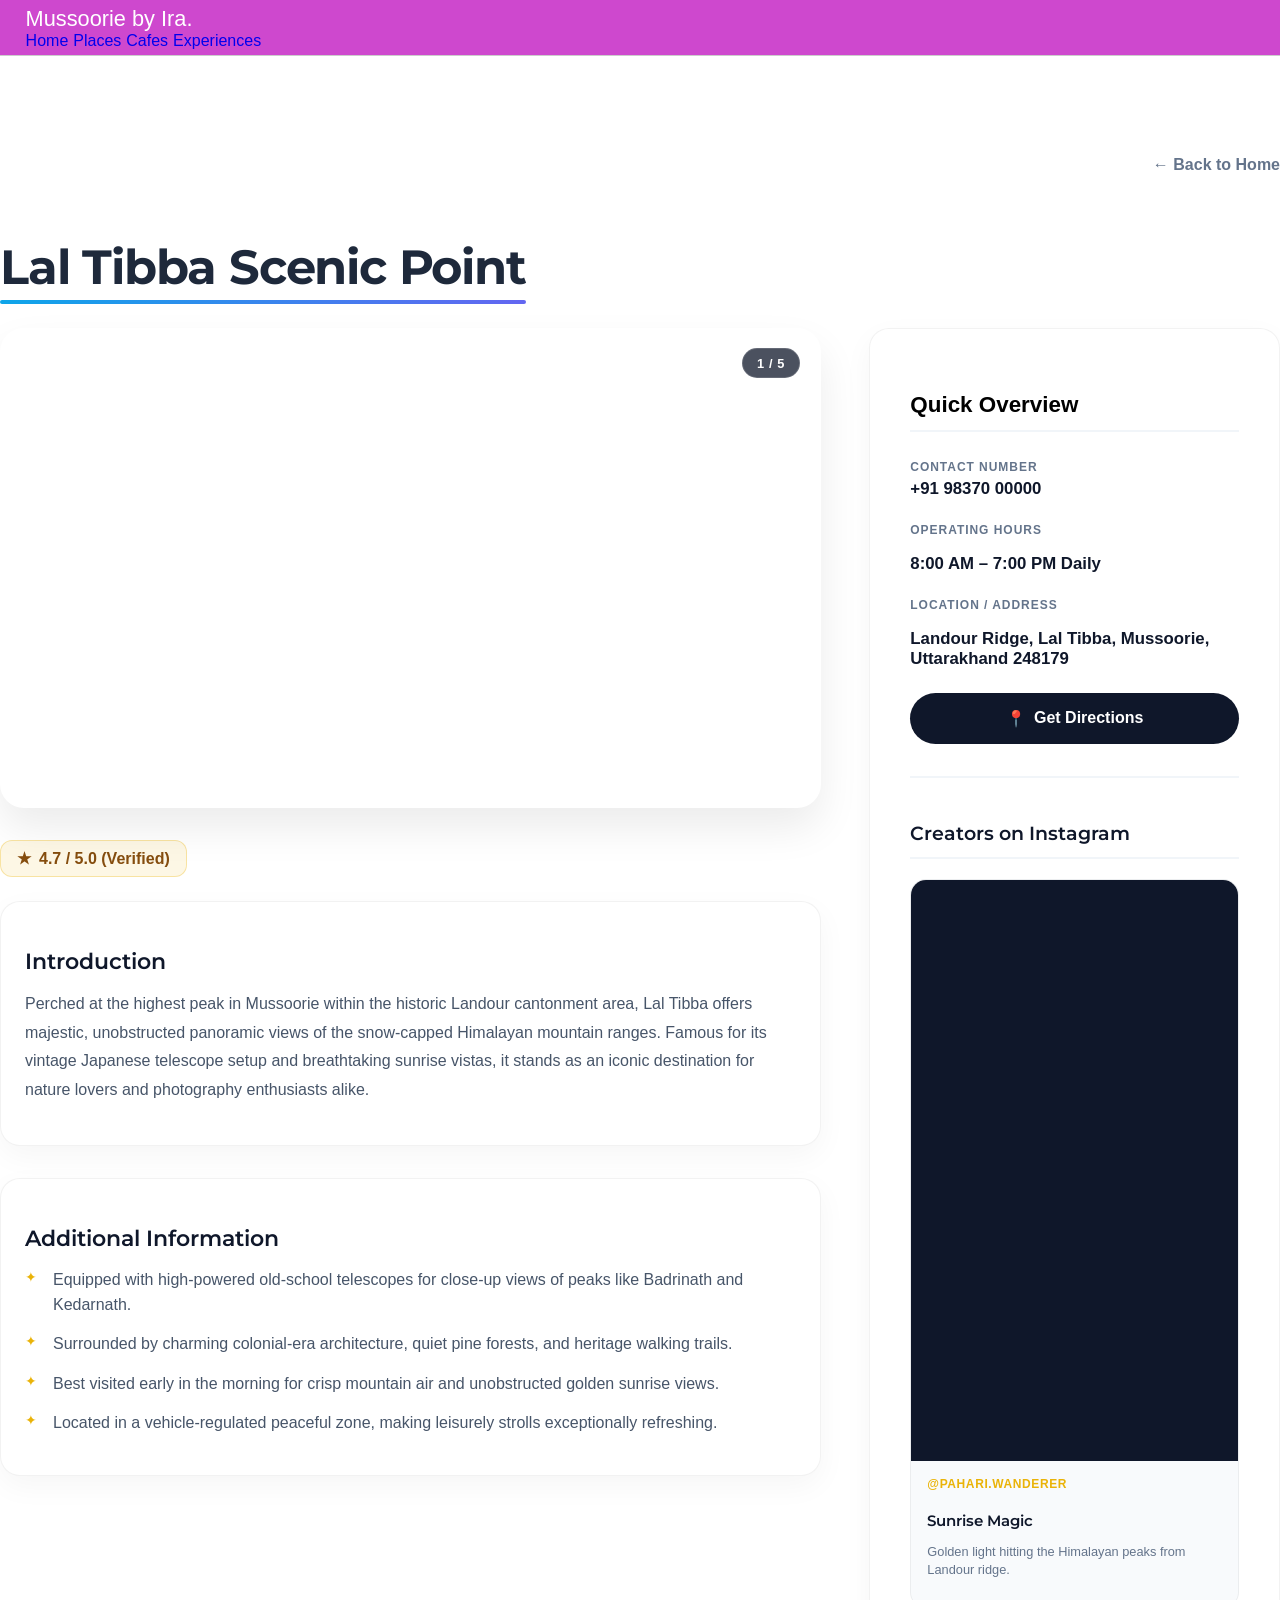
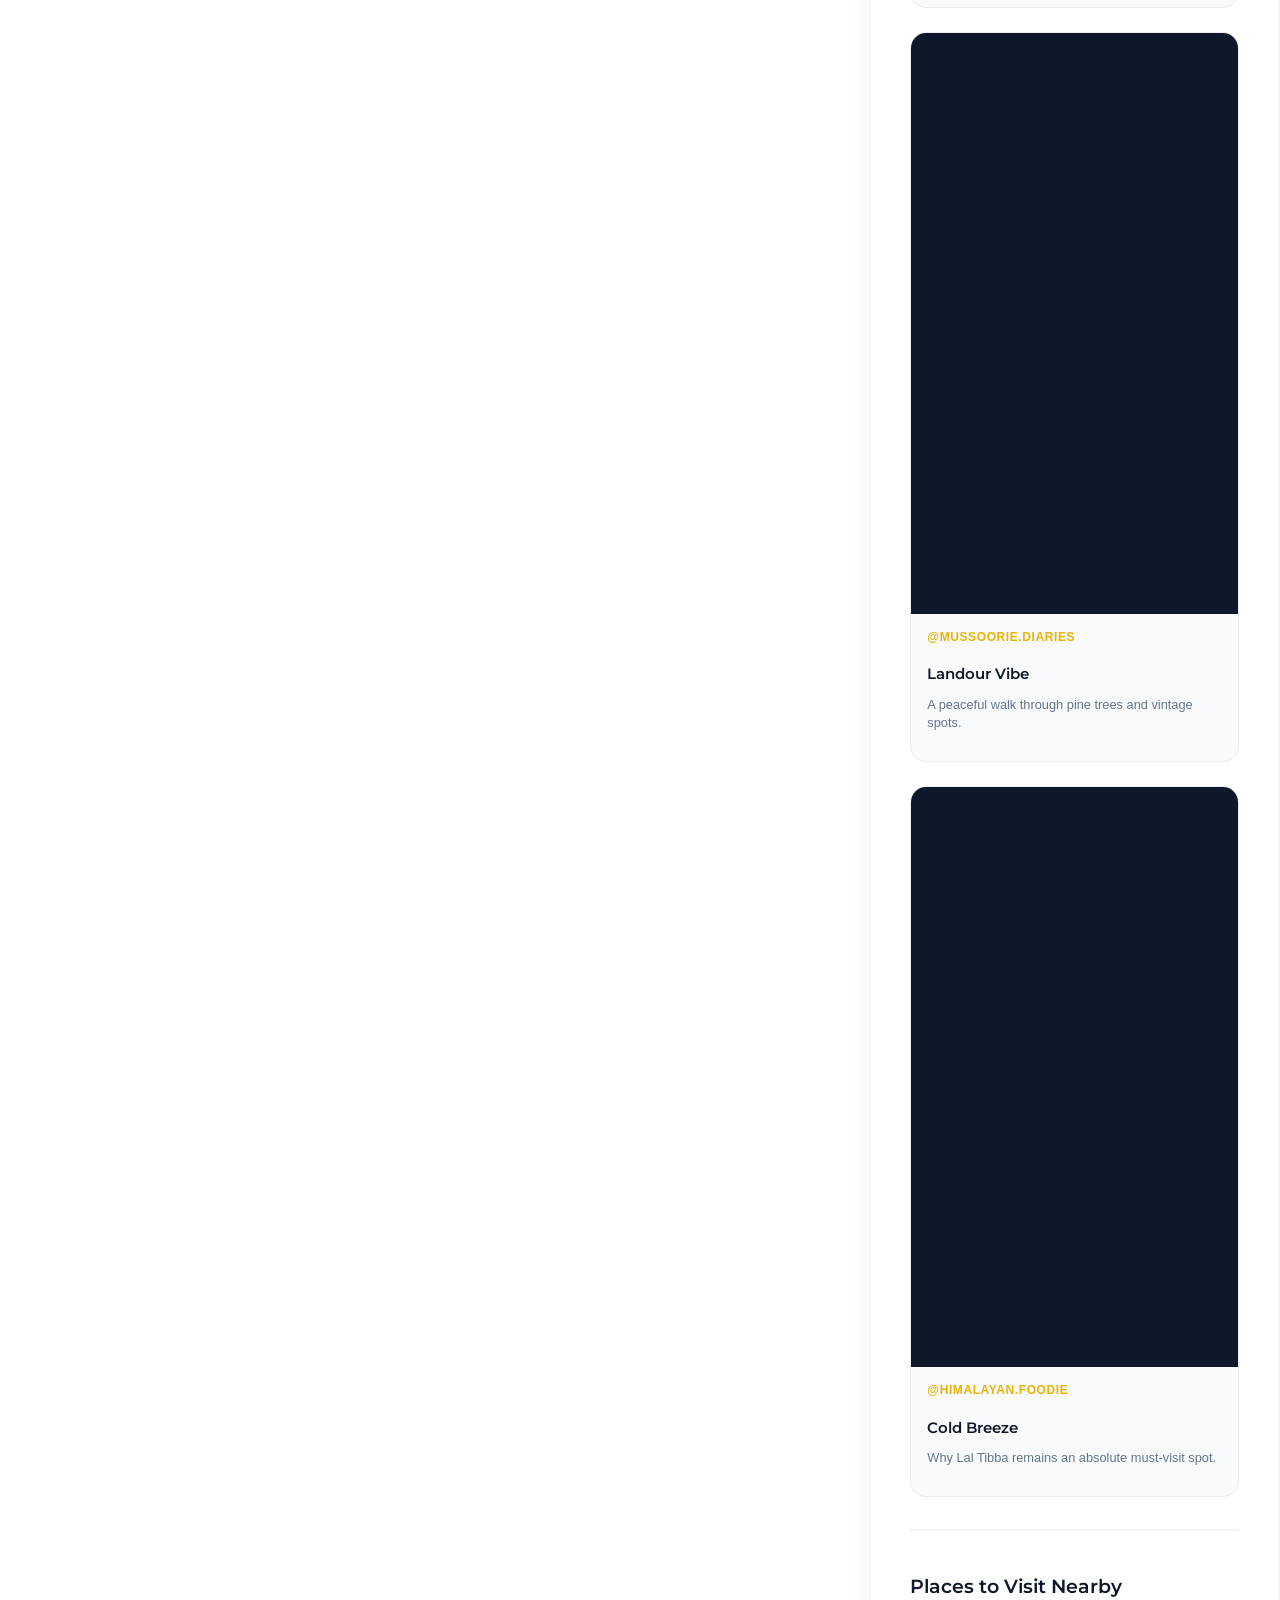
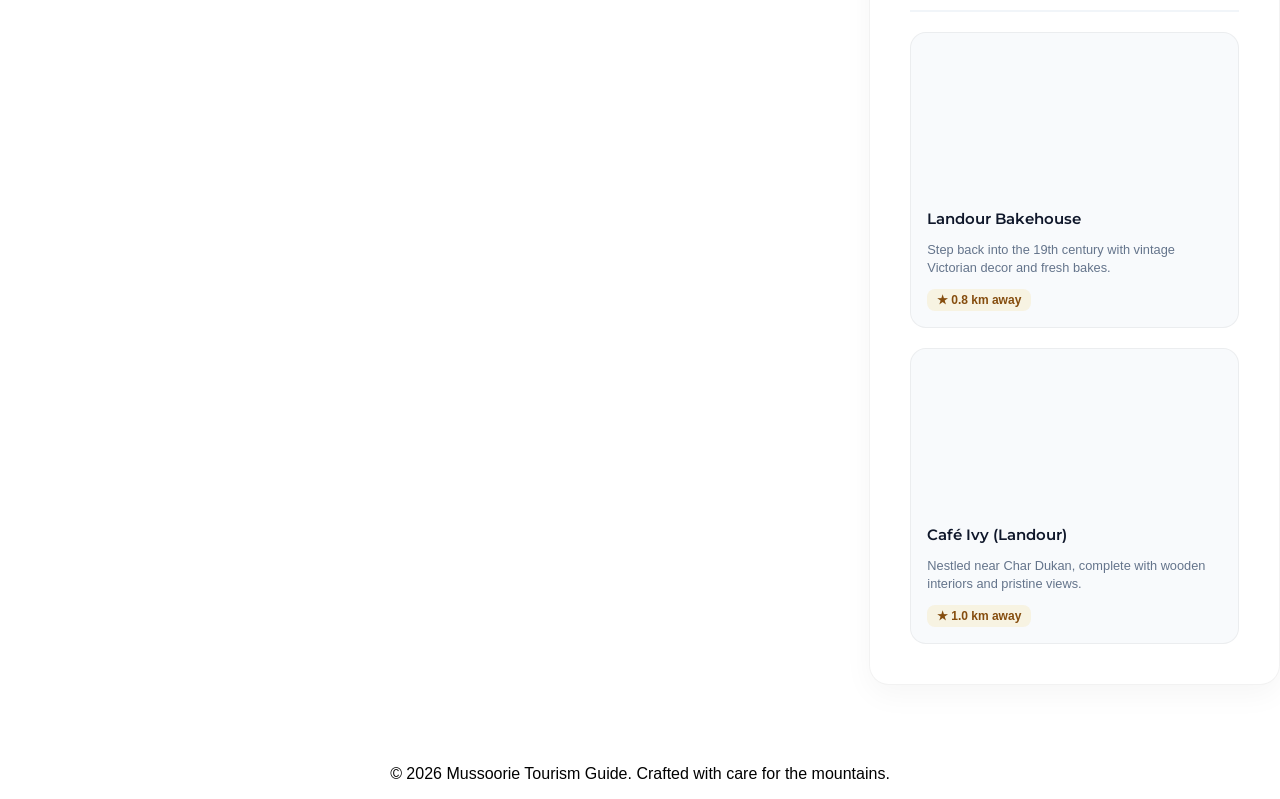
==== lal-tibba.html @ b0a41da3 "Add files via upload" ====
<!DOCTYPE html>
<html lang="en">
<head>
    <meta charset="UTF-8">
    <meta name="viewport" content="width=device-width, initial-scale=1.0">
    <title>Lal Tibba Scenic Point | Mussoorie Diaries</title>
    <link rel="stylesheet" href="style.css">
    <link rel="preconnect" href="https://fonts.googleapis.com">
    <link rel="preconnect" href="https://fonts.gstatic.com" crossorigin>
    <link href="https://fonts.googleapis.com/css2?family=Caveat:wght@600;700&family=Montserrat:wght@400;500;600&display=swap" rel="stylesheet">
    <style>
        /* --- DETAIL PAGE CUSTOM STYLING --- */
        .detail-hero {
            padding-top: 100px;
            padding-bottom: 4rem;
        }

        .detail-grid {
            display: grid;
            grid-template-columns: 2fr 1fr;
            gap: 3rem;
            align-items: start;
        }

        .detail-slider-wrapper {
            position: relative;
            height: 480px;
            border-radius: 24px;
            overflow: hidden;
            box-shadow: 0 20px 40px rgba(0, 0, 0, 0.08);
            margin-bottom: 2rem;
            cursor: grab;
            user-select: none;
            -webkit-user-select: none;
        }

        .detail-slider-wrapper:active {
            cursor: grabbing;
        }

        /* Top Right Image Counter Badge */
        .slide-counter {
            position: absolute;
            top: 20px;
            right: 20px;
            background: rgba(15, 23, 42, 0.75);
            backdrop-filter: blur(8px);
            color: #ffffff;
            padding: 0.4rem 0.9rem;
            border-radius: 50px;
            font-size: 0.8rem;
            font-weight: 600;
            letter-spacing: 0.05em;
            z-index: 10;
            border: 1px solid rgba(255, 255, 255, 0.15);
            pointer-events: none;
        }

        .content-card-block {
            background: #ffffff;
            padding: 1.5rem;
            border-radius: 20px;
            box-shadow: 0 10px 30px rgba(0, 0, 0, 0.04);
            border: 1px solid rgba(0, 0, 0, 0.05);
            margin-bottom: 2rem;
        }

        .content-card-block h3 {
            font-size: 1.35rem;
            margin-bottom: 1rem;
            color: #0f172a;
            font-family: 'Montserrat', sans-serif;
            font-weight: 600;
        }

        .styled-list {
            list-style: none;
            padding: 0;
        }

        .styled-list li {
            position: relative;
            padding-left: 1.75rem;
            margin-bottom: 0.85rem;
            color: #475569;
            line-height: 1.6;
        }

        .styled-list li::before {
            content: '✦';
            position: absolute;
            left: 0;
            color: #eab308;
            font-size: 0.85rem;
        }

        .detail-info-card {
            background: #ffffff;
            border-radius: 20px;
            padding: 2.5rem;
            box-shadow: 0 10px 30px rgba(0, 0, 0, 0.04);
            border: 1px solid rgba(0, 0, 0, 0.05);
            position: sticky;
            top: 100px;
        }

        .detail-info-card h3 {
            font-size: 1.4rem;
            margin-bottom: 1.75rem;
            padding-bottom: 0.75rem;
            border-bottom: 2px solid #f1f5f9;
        }

        .info-group {
            margin-bottom: 1.5rem;
        }

        .info-group label {
            font-size: 0.75rem;
            text-transform: uppercase;
            letter-spacing: 0.08em;
            color: #64748b;
            display: block;
            margin-bottom: 0.35rem;
            font-weight: 700;
        }

        .info-group p, .info-group a {
            font-size: 1.05rem;
            font-weight: 600;
            color: #0f172a;
            text-decoration: none;
        }

        .info-group a:hover {
            color: #eab308;
        }

        .rating-badge-large {
            display: inline-flex;
            align-items: center;
            gap: 0.5rem;
            background: rgba(234, 179, 8, 0.1);
            border: 1px solid rgba(234, 179, 8, 0.3);
            padding: 0.5rem 1rem;
            border-radius: 12px;
            font-weight: 700;
            color: #854d0e;
            margin-bottom: 1.5rem;
        }

        .btn-directions {
            display: flex;
            align-items: center;
            justify-content: center;
            gap: 0.5rem;
            width: 100%;
            padding: 1rem 1.5rem;
            background: #0f172a;
            color: #ffffff;
            border-radius: 50px;
            font-weight: 600;
            transition: all 0.3s ease;
            margin-top: 1.5rem;
            text-decoration: none;
        }

        .btn-directions:hover {
            background: #eab308;
            color: #0f172a;
            transform: translateY(-2px);
        }

        .back-link {
            display: block;
            margin-left: auto;
            width: fit-content;
            margin-bottom: 2rem;
            font-weight: 600;
            color: #64748b;
            text-decoration: none;
            transition: color 0.3s ease;
        }

        .back-link:hover {
            color: #0f172a;
        }

        /* --- Influencer Videos Sidebar Styles --- */
        .sidebar-influencer-section {
            margin-top: 2rem;
            padding-top: 1.5rem;
            border-top: 2px solid #f1f5f9;
        }

        .sidebar-influencer-section h3 {
            font-size: 1.2rem;
            margin-bottom: 1.25rem;
            color: #0f172a;
            font-family: 'Montserrat', sans-serif;
            font-weight: 600;
        }

        .sidebar-influencer-grid {
            display: flex;
            flex-direction: column;
            gap: 1.5rem;
        }

        .sidebar-influencer-card {
            background: #f8fafc;
            border-radius: 16px;
            overflow: hidden;
            border: 1px solid rgba(0, 0, 0, 0.05);
            display: flex;
            flex-direction: column;
        }

        .sidebar-video-wrapper {
            position: relative;
            width: 100%;
            padding-top: 177.78%; /* 9:16 Aspect ratio for Reels */
            background: #0f172a;
        }

        .sidebar-video-wrapper iframe,
        .sidebar-video-wrapper video {
            position: absolute;
            top: 0;
            left: 0;
            width: 100%;
            height: 100%;
            object-fit: cover;
            border: none;
        }

        .sidebar-influencer-body {
            padding: 1rem;
        }

        .sidebar-influencer-handle {
            font-size: 0.75rem;
            font-weight: 700;
            color: #eab308;
            text-transform: uppercase;
            letter-spacing: 0.05em;
            margin-bottom: 0.25rem;
            display: block;
        }

        .sidebar-influencer-body h4 {
            font-size: 0.95rem;
            color: #0f172a;
            margin-bottom: 0.35rem;
            font-family: 'Montserrat', sans-serif;
            font-weight: 600;
        }

        .sidebar-influencer-body p {
            font-size: 0.8rem;
            color: #64748b;
            line-height: 1.4;
        }

        /* --- Sidebar Nearby Section Styles --- */
        .sidebar-nearby-section {
            margin-top: 2rem;
            padding-top: 1.5rem;
            border-top: 2px solid #f1f5f9;
        }

        .sidebar-nearby-section h3 {
            font-size: 1.2rem;
            margin-bottom: 1.25rem;
            color: #0f172a;
            font-family: 'Montserrat', sans-serif;
            font-weight: 600;
        }

        .sidebar-nearby-grid {
            display: flex;
            flex-direction: column;
            gap: 1.25rem;
        }

        .sidebar-nearby-card {
            background: #f8fafc;
            border-radius: 16px;
            overflow: hidden;
            border: 1px solid rgba(0, 0, 0, 0.05);
            text-decoration: none;
            display: flex;
            flex-direction: column;
            transition: transform 0.3s ease, box-shadow 0.3s ease;
        }

        .sidebar-nearby-card:hover {
            transform: translateY(-2px);
            box-shadow: 0 10px 20px rgba(0, 0, 0, 0.05);
        }

        .sidebar-nearby-img-wrapper {
            position: relative;
            height: 140px;
            width: 100%;
        }

        .sidebar-nearby-body {
            padding: 1rem;
        }

        .sidebar-nearby-body h4 {
            font-size: 0.95rem;
            color: #0f172a;
            margin-bottom: 0.35rem;
            font-family: 'Montserrat', sans-serif;
            font-weight: 600;
        }

        .sidebar-nearby-body p {
            font-size: 0.8rem;
            color: #64748b;
            line-height: 1.4;
            margin-bottom: 0.75rem;
        }

        .sidebar-nearby-tag {
            font-size: 0.75rem;
            font-weight: 700;
            color: #854d0e;
            background: rgba(234, 179, 8, 0.1);
            padding: 0.25rem 0.6rem;
            border-radius: 8px;
            display: inline-flex;
            align-items: center;
            gap: 0.3rem;
        }

        @media (max-width: 968px) {
            .detail-grid {
                grid-template-columns: 1fr;
            }
            .detail-slider-wrapper {
                height: 350px;
            }
        }
    </style>
</head>
<body>

    <header class="glass-nav">
        <div class="nav-container">
            <a href="index.html" class="logo">Mussoorie by Ira<span>.</span></a>
            <nav class="nav-links" id="navLinks">
                <a href="index.html#hero">Home</a>
                <a href="index.html#places">Places</a>
                <a href="index.html#cafes">Cafes</a>
                <a href="index.html#experiences">Experiences</a>
            </nav>
            
                <span></span>
                <span></span>
                <span></span>
            </button>
        </div>
    </header>

    <main class="detail-hero container">
        
        <a href="index.html#places" class="back-link">
            ← Back to Home
        </a>

        <h1 style="font-size: clamp(2.25rem, 4vw, 3rem); margin-bottom: 1.5rem; font-family: 'Montserrat', sans-serif; font-weight: 700; color: #1e293b; letter-spacing: -0.025em; position: relative; display: inline-block; padding-bottom: 0.5rem;">
            Lal Tibba Scenic Point
            <span style="position: absolute; bottom: 0; left: 0; width: 100%; height: 4px; background: linear-gradient(to right, #0ea5e9, #6366f1); border-radius: 9999px;"></span>
            </h1>

        <div class="detail-grid">
            
            <div>
                <div class="detail-slider-wrapper multi-slider" data-card-slider data-auto-slide="3000" data-ping-pong="true">
                    <div class="slide-counter"><span class="current-slide">1</span> / <span class="total-slides">5</span></div>
                    <div class="slide-img active" style="background-image: url('https://images.unsplash.com/photo-1626621341517-bbf3d9990a23?auto=format&fit=crop&w=1200&q=80');"></div>
                    <div class="slide-img" style="background-image: url('https://images.unsplash.com/photo-1542314831-068cd1dbfeeb?auto=format&fit=crop&w=1200&q=80');"></div>
                    <div class="slide-img" style="background-image: url('https://images.unsplash.com/photo-1554118811-1e0d58224f24?auto=format&fit=crop&w=1200&q=80');"></div>
                    <div class="slide-img" style="background-image: url('https://images.unsplash.com/photo-1501339847302-ac426a4a7cbb?auto=format&fit=crop&w=1200&q=80');"></div>
                    <div class="slide-img" style="background-image: url('https://images.unsplash.com/photo-1464822759023-fed622ff2c3b?auto=format&fit=crop&w=1200&q=80');"></div>
                    <div class="card-slider-dots">
                        <span class="card-dot active"></span>
                        <span class="card-dot"></span>
                        <span class="card-dot"></span>
                        <span class="card-dot"></span>
                        <span class="card-dot"></span>
                    </div>
                </div>

                <div class="rating-badge-large">
                    <span>★</span> 4.7 / 5.0 (Verified)
                </div>
                
                <div class="content-card-block">
                    <h3>Introduction</h3>
                    <p style="color: #475569; line-height: 1.8;">
                        Perched at the highest peak in Mussoorie within the historic Landour cantonment area, Lal Tibba offers majestic, unobstructed panoramic views of the snow-capped Himalayan mountain ranges. Famous for its vintage Japanese telescope setup and breathtaking sunrise vistas, it stands as an iconic destination for nature lovers and photography enthusiasts alike.
                    </p>
                </div>

                <div class="content-card-block">
                    <h3>Additional Information</h3>
                    <ul class="styled-list">
                        <li>Equipped with high-powered old-school telescopes for close-up views of peaks like Badrinath and Kedarnath.</li>
                        <li>Surrounded by charming colonial-era architecture, quiet pine forests, and heritage walking trails.</li>
                        <li>Best visited early in the morning for crisp mountain air and unobstructed golden sunrise views.</li>
                        <li>Located in a vehicle-regulated peaceful zone, making leisurely strolls exceptionally refreshing.</li>
                    </ul>
                </div>
            </div>

            <div>
                <div class="detail-info-card">
                    <h3>Quick Overview</h3>
                    
                    <div class="info-group">
                        <label>Contact Number</label>
                        <a href="tel:+919837000000">+91 98370 00000</a>
                    </div>

                    <div class="info-group">
                        <label>Operating Hours</label>
                        <p>8:00 AM – 7:00 PM Daily</p>
                    </div>

                    <div class="info-group">
                        <label>Location / Address</label>
                        <p>Landour Ridge, Lal Tibba, Mussoorie, Uttarakhand 248179</p>
                    </div>

                    <a href="https://maps.google.com/?q=Lal+Tibba+Mussoorie" target="_blank" class="btn-directions">
                        <span>📍</span> Get Directions
                    </a>

                    <div class="sidebar-influencer-section">
                        <h3>Creators on Instagram</h3>
                        <div class="sidebar-influencer-grid">
                            <div class="sidebar-influencer-card">
                                <div class="sidebar-video-wrapper">
                                    <iframe src="https://www.instagram.com/p/C-example1/embed" allowfullscreen></iframe>
                                </div>
                                <div class="sidebar-influencer-body">
                                    <span class="sidebar-influencer-handle">@pahari.wanderer</span>
                                    <h4>Sunrise Magic</h4>
                                    <p>Golden light hitting the Himalayan peaks from Landour ridge.</p>
                                </div>
                            </div>

                            <div class="sidebar-influencer-card">
                                <div class="sidebar-video-wrapper">
                                    <iframe src="https://www.instagram.com/p/C-example2/embed" allowfullscreen></iframe>
                                </div>
                                <div class="sidebar-influencer-body">
                                    <span class="sidebar-influencer-handle">@mussoorie.diaries</span>
                                    <h4>Landour Vibe</h4>
                                    <p>A peaceful walk through pine trees and vintage spots.</p>
                                </div>
                            </div>

                            <div class="sidebar-influencer-card">
                                <div class="sidebar-video-wrapper">
                                    <iframe src="https://www.instagram.com/p/C-example3/embed" allowfullscreen></iframe>
                                </div>
                                <div class="sidebar-influencer-body">
                                    <span class="sidebar-influencer-handle">@himalayan.foodie</span>
                                    <h4>Cold Breeze</h4>
                                    <p>Why Lal Tibba remains an absolute must-visit spot.</p>
                                </div>
                            </div>
                        </div>
                    </div>

                    <!-- Places to Visit Nearby Section Added After Instagram Videos -->
                    <div class="sidebar-nearby-section">
                        <h3>Places to Visit Nearby</h3>
                        <div class="sidebar-nearby-grid">
                            <a href="landour-bakehouse.html" class="sidebar-nearby-card card-link" data-card-slider>
                                <div class="sidebar-nearby-img-wrapper multi-slider">
                                    <div class="slide-img active" style="background-image: url('https://images.unsplash.com/photo-1554118811-1e0d58224f24?auto=format&fit=crop&w=600&q=80');"></div>
                                    <div class="slide-img" style="background-image: url('https://images.unsplash.com/photo-1501339847302-ac426a4a7cbb?auto=format&fit=crop&w=600&q=80');"></div>
                                    <div class="card-slider-dots">
                                        <span class="card-dot active"></span>
                                        <span class="card-dot"></span>
                                    </div>
                                </div>
                                <div class="sidebar-nearby-body">
                                    <h4>Landour Bakehouse</h4>
                                    <p>Step back into the 19th century with vintage Victorian decor and fresh bakes.</p>
                                    <span class="sidebar-nearby-tag">★ 0.8 km away</span>
                                </div>
                            </a>

                            <a href="cafe-ivy.html" class="sidebar-nearby-card card-link" data-card-slider>
                                <div class="sidebar-nearby-img-wrapper multi-slider">
                                    <div class="slide-img active" style="background-image: url('https://images.unsplash.com/photo-1442512595331-e89e73853f31?auto=format&fit=crop&w=600&q=80');"></div>
                                    <div class="slide-img" style="background-image: url('https://images.unsplash.com/photo-1594897030264-ab7d87efc473?auto=format&fit=crop&w=600&q=80');"></div>
                                    <div class="card-slider-dots">
                                        <span class="card-dot active"></span>
                                        <span class="card-dot"></span>
                                    </div>
                                </div>
                                <div class="sidebar-nearby-body">
                                    <h4>Café Ivy (Landour)</h4>
                                    <p>Nestled near Char Dukan, complete with wooden interiors and pristine views.</p>
                                    <span class="sidebar-nearby-tag">★ 1.0 km away</span>
                                </div>
                            </a>
                        </div>
                    </div>

                </div>
            </div>

        </div>

    </main>

    <footer>
        <div class="container">
            <p>© 2026 Mussoorie Tourism Guide. Crafted with care for the mountains.</p>
        </div>
    </footer>

    <script>
        document.addEventListener('DOMContentLoaded', () => {
            const sliders = document.querySelectorAll('[data-card-slider]');

            sliders.forEach(slider => {
                const slides = slider.querySelectorAll('.slide-img');
                const dots = slider.querySelectorAll('.card-dot, .card-slider-dots span');
                const counterCurrent = slider.querySelector('.current-slide');
                const totalSlidesEl = slider.querySelector('.total-slides');
                
                if (totalSlidesEl) {
                    totalSlidesEl.textContent = slides.length;
                }

                if (slides.length <= 1) return;

                let currentIndex = 0;
                let direction = 1; // 1 for forward, -1 for reverse
                let autoSlideInterval = null;
                const intervalTime = parseInt(slider.getAttribute('data-auto-slide')) || 3000;
                const isPingPong = slider.getAttribute('data-ping-pong') === 'true';

                function goToSlide(index) {
                    slides[currentIndex].classList.remove('active');
                    if (dots[currentIndex]) dots[currentIndex].classList.remove('active');

                    currentIndex = index;

                    slides[currentIndex].classList.add('active');
                    if (dots[currentIndex]) dots[currentIndex].classList.add('active');

                    if (counterCurrent) {
                        counterCurrent.textContent = currentIndex + 1;
                    }
                }

                function nextSlide() {
                    if (isPingPong) {
                        if (currentIndex + direction >= slides.length) {
                            direction = -1;
                        } else if (currentIndex + direction < 0) {
                            direction = 1;
                        }
                        goToSlide(currentIndex + direction);
                    } else {
                        let nextIndex = (currentIndex + 1) % slides.length;
                        goToSlide(nextIndex);
                    }
                }

                function startAutoSlide() {
                    if (autoSlideInterval) clearInterval(autoSlideInterval);
                    autoSlideInterval = setInterval(nextSlide, intervalTime);
                }

                function stopAutoSlide() {
                    if (autoSlideInterval) {
                        clearInterval(autoSlideInterval);
                        autoSlideInterval = null;
                    }
                }

                // Initialize auto slide
                startAutoSlide();

                // Pause on hover
                slider.addEventListener('mouseenter', stopAutoSlide);
                slider.addEventListener('mouseleave', startAutoSlide);

                // Manual Drag / Swipe support
                let startX = 0;
                let isDragging = false;

                slider.addEventListener('mousedown', (e) => {
                    isDragging = true;
                    startX = e.clientX;
                    stopAutoSlide();
                });

                window.addEventListener('mouseup', () => {
                    if (isDragging) {
                        isDragging = false;
                        startAutoSlide();
                    }
                });

                slider.addEventListener('mousemove', (e) => {
                    if (!isDragging) return;
                    const currentX = e.clientX;
                    const diff = startX - currentX;

                    if (Math.abs(diff) > 50) {
                        if (diff > 0) {
                            // Swiped Left -> Next Slide
                            let nextIndex = isPingPong ? 
                                (currentIndex + 1 < slides.length ? currentIndex + 1 : currentIndex) : 
                                (currentIndex + 1) % slides.length;
                            if(isPingPong && currentIndex === slides.length - 1) direction = -1;
                            goToSlide(nextIndex);
                        } else {
                            // Swiped Right -> Previous Slide
                            let prevIndex = isPingPong ? 
                                (currentIndex - 1 >= 0 ? currentIndex - 1 : currentIndex) : 
                                (currentIndex - 1 + slides.length) % slides.length;
                            if(isPingPong && currentIndex === 0) direction = 1;
                            goToSlide(prevIndex);
                        }
                        isDragging = false; // reset to prevent multi-triggering per drag
                    }
                });

                // Touch support for Mobile
                slider.addEventListener('touchstart', (e) => {
                    startX = e.touches[0].clientX;
                    stopAutoSlide();
                });

                slider.addEventListener('touchend', (e) => {
                    const endX = e.changedTouches[0].clientX;
                    const diff = startX - endX;

                    if (Math.abs(diff) > 40) {
                        if (diff > 0) {
                            let nextIndex = isPingPong ? 
                                (currentIndex + 1 < slides.length ? currentIndex + 1 : currentIndex) : 
                                (currentIndex + 1) % slides.length;
                            goToSlide(nextIndex);
                        } else {
                            let prevIndex = isPingPong ? 
                                (currentIndex - 1 >= 0 ? currentIndex - 1 : currentIndex) : 
                                (currentIndex - 1 + slides.length) % slides.length;
                            goToSlide(prevIndex);
                        }
                    }
                    startAutoSlide();
                });
            });
        });
    </script>
</body>
</html>
---- style.css ----
/* 10:30 pm*/
* { box-sizing: border-box;}
html{background-color: white;}
body { font-family: sans-serif; margin: 0; padding: 0; overflow-x: hidden; background-color: white; width: 100%; scroll-behavior: smooth; display: flex; align-items: center; justify-content: center; flex-direction: column;}
a { text-decoration: none; }

header { width: 100%; height: 3.5rem; border-bottom: 1px solid #ccc; display: flex; justify-content: space-between; align-items: center; position: sticky; top: 0; background: rgb(206, 72, 206); z-index: 2000; padding: 0 2%;}
.logo { height: max-content; width: max-content; color: white; font-size: clamp(1rem, 1.7vw, 1.7rem); margin: auto; padding: 0px;}
#logo-link{height: 100%; display: flex; justify-content: left; align-items: center;}
.logo:hover { text-decoration: underline; cursor: pointer;}
#splash-screen {
    display: none;
}

.highlight-search {
    z-index: 100;
    position: relative;
    /* Soft modern Green glow to match your theme */
    box-shadow: 
        0 0 0 4px rgb(27, 253, 27), 
        0 0 30px rgba(123, 252, 2, 0.6) !important;
    
    /* Full Horizontal Spin + Scale */
    transform: perspective(1000px) rotateY(360deg) scale(1.05);
    
    /* Transition set to 1s to match your request */
    transition: all 1s cubic-bezier(0.34, 1.56, 0.64, 1);
    
    backface-visibility: visible; 
}
.highlight-search > * { backface-visibility: visible; }

.search-container { display: flex; align-items: center; background: white; border-radius: 20px; padding: 2px 10px; margin: 0 10px; flex-grow: 0.5; position: relative; height: 80%;}
.search-container input { border: none; outline: none; padding: 5px; width: 100%; border-radius: 20px; font-size: 0.9rem;}
.search-btn { background: none; border: none; cursor: pointer; font-size: 1.2rem; animation: move 1s linear infinite; border-radius: 5px;}

/* Clear Search Button Style */
.clear-btn { padding: 0 5px; cursor: pointer; color: #999; font-weight: bold; font-size: 0.8rem; transition: 0.2s; }
.clear-btn:hover { color: #333; }

#search-suggestions { position: absolute; top: 110%; left: 0; width: 100%; background: white; border-radius: 8px; box-shadow: 0 4px 15px rgba(0,0,0,0.2); display: none; z-index: 3000; max-height: 250px; overflow-y: auto;}
.suggestion-item { padding: 10px 15px; cursor: pointer; border-bottom: 1px solid #eee; display: flex; align-items: center; gap: 10px; font-size: 0.9rem;}
.suggestion-item:last-child { border-bottom: none; }
.suggestion-item:hover { background-color: #f0f0f0; }
.suggestion-item img { width: 30px; height: 30px; object-fit: cover; border-radius: 4px; }

.nav-links { display: flex; align-items: center; gap: 5px; }
.nav-links h2 {
  /* --- Your Existing Styles --- */
  background-color: rgb(172, 69, 172);
  font-size: clamp(0.8rem, 1.5vw, 1.5rem);
  margin: 0;
  cursor: pointer;
  color: white;
  border: 1px solid white;
  border-radius: 5px;
  padding: 4px 0px;
  padding-inline: clamp(0.5rem, 1vw, 1rem);
  white-space: nowrap;
  user-select: none;
  display: inline-block; /* Required for transforms to apply correctly */

  /* --- The Animation Trigger --- */
  /* Runs for 2 seconds, repeats forever */
  animation: shrinkBounce 2s cubic-bezier(0.175, 0.885, 0.32, 1.275) infinite;
}

/* --- The Percentage-Based Keyframes --- */
@keyframes shrinkBounce {
  0% {
    transform: scale(1);
  }
  20% {
    /* The Shrink Phase */
    transform: scale(0.85); 
  }
  40% {
    /* The Bounce Phase (Overshoot) */
    transform: scale(1.05);
  }
  60%, 100% {
    /* Return to Rest */
    transform: scale(1);
  }
}

.order-trigger { display: flex; align-items: center; justify-content: center; background-color: rgb(132, 247, 132); padding: 2px 4px; border: 2px solid #333; width: clamp(4rem, 8vw, 8rem); border-radius: 6px; cursor: pointer; font-weight: bold; font-size: clamp(0.8rem, 1.5vw, 1.5rem) }
.order-trigger:hover { background-color: #25D366; }
#cart-count { background-color: #ffeb3b; padding: 2px 6px; border-radius: 50%; }

#collection-view { padding: 0rem 1rem; width: 100%; scroll-margin-top: 80px;}
#collection-view h1.main-title { margin: 0px 0px 0px 0px; padding: 0px; width: 100%; display: flex; justify-content: center; align-items: center; font-size: 2.5rem;}
.heading { margin: 0px 0px 0px 0px; padding: 0px 0px 5px 0px; width: 100%; display: flex; justify-content: center; align-items: center; font-size: 2rem;}

.collection-grid { display: grid; grid-template-columns: repeat(auto-fit, minmax(min(90%, 350px), 1fr)); gap: 20px; width: 100%; 
    margin-bottom: 3rem;}
.collection-card { background: rgb(230, 182, 230); border-radius: 12px; padding: 5px; cursor: pointer; transition: 0.3s; box-shadow: 0 4px 10px rgba(0,0,0,0.05); text-align: center;}

.collection-card h3 { margin: 5px 0 0 0; font-size: clamp(0.9rem, 1vw, 1.1rem); border-radius: 50px; background-color: rgb(243, 221, 243);}

.image-preview-box { display: grid; width: 100%; max-width: 160px; margin: 0 auto 10px auto; background: none; overflow: hidden; border-radius: 15px; gap: 0.2rem;}
.image-preview-card { border: 0.5px solid #fff; aspect-ratio: 1/1; border-radius: 15px;}
.image-preview-card img { width: 100%; height: 100%; display: block; object-fit: cover; border: 0.5px solid purple; border-radius: 15px;}

#prevBtn{display: none;}
#nextBtn{display: none;}


#product-slider { position: fixed; top: 3.5rem; padding-bottom: 10rem; left: 0; width: 100%; height: calc(100svh - 4rem); background-color: rgb(252, 241, 252); z-index: 1000; transform: translateX(-100%); transition: 0.4s ease-in-out; box-shadow: 5px 0 25px rgba(0,0,0,0.2); overflow-y: auto; border: 2px solid black;}
#product-slider.active { transform: translateX(0); height: 100svh;}
.slider-header { position: sticky; top: 0; background: rgb(197, 94, 197); padding: 15px 5%; display: flex; align-items: center; justify-content: space-between; border-bottom: 1px solid #ddd; z-index: 10; }
#slider-title{margin: 0; color: white;}
.back-btn { border: 1px solid white; background: none; color: white; padding: 8px 15px; border-radius: 5px; cursor: pointer; }
#pslidandp{
    display: flex;
    justify-content: center;
    align-items: flex-start;
    flex-direction: row;
    position: relative;
    display: flex;
    height: auto; /* Adjust based on your header */
}
#pgroupslider {
    /* Layout & Positioning */
    width: clamp(75px, 15vw, 100px); /* Responsive width: mobile friendly but caps on desktop */
    height: 80svh;   /* Takes full height minus header space */
    position: sticky;
    top: 85px;                      /* Matches your header height */
    left: 0;
    z-index: 5;

    /* Flexbox for Items */
    display: flex;
    flex-direction: column;
    align-items: center;
    gap: 15px;
    border-top: 2px solid purple;
    border-bottom: 2px solid purple;
    border-left: none;
    border-right: none;
    border-radius: 0px 30px 0px 0px;                   /* Spacing between subcat items */

    /* Aesthetics */
    background: plum;
    border-right: 1px solid #eee;
    padding: 15px 5px;
    
    /* Scroll Behavior */
    overflow-y: auto;
    overflow-x: hidden;
    scroll-behavior: smooth;
    -webkit-overflow-scrolling: touch;
}

/* Hide scrollbar for Chrome/Safari if preferred, or keep for visual feedback */
#pgroupslider::-webkit-scrollbar { width: 6px; height: 1rem;}
#pgroupslider::-webkit-scrollbar-thumb { background: green; border-radius: 10px; }

.subcat-nav-item {
    display: flex;
    flex-direction: column;
    align-items: center;
    padding: 10px 5px;
    cursor: pointer;
    text-align: center;
    border-bottom: 1px solid black;
    border-radius: 10px;
    transition: background-color 0.2s ease;
    
    /* --- Add these lines --- */
    min-width: 118%;           /* Forces the item to span the full sidebar width */
    box-sizing: border-box; /* Ensures padding doesn't push the item past 100% */
    flex-shrink: 0;        /* Prevents the items from squishing if the container is small */
}
/* This replaces .subcat-nav-item:active */
.subcat-active-highlight {
    background-color: rgb(112, 238, 112) !important;
    transition: background-color 0.1s ease;
}
.download{
    text-decoration: underline;
}

.subcat-nav-item img {
    width: 60px;
    height: 60px;
    border-radius: 10px;
    object-fit: cover;
    margin-bottom: 5px;
    border: 2px solid transparent;
    object-fit: cover;
}

.subcat-nav-item span {
    font-size: 0.9rem;
    font-weight: bold;
    color: white;
    overflow: hidden;
    text-overflow: ellipsis;
    width: 100%;
}

#product-grid {
    grid-template-columns: repeat(auto-fill, minmax(150px, 1fr));
    flex: 1;
    overflow-y: auto;
    padding: 10px;
    scroll-behavior: smooth;
    scroll-padding-top: 1px;
    
}

.subcat-grid-inner {
    display: grid;
    grid-template-columns: repeat(auto-fill, minmax(80px, 1fr));
    gap: 15px;
}


#product-grid { display: grid; grid-template-columns: repeat(auto-fit, minmax(300px, 1fr)); gap: clamp(0.5rem, 2vw, 2rem); padding: 15px; align-items: center;}
.empty-msg { grid-column: 1/-1; padding: 50px; text-align: center; }
.card { background: white; border: 1px solid #eee; padding: 10px; border-radius: 12px; text-align: center; box-shadow: 0 4px 12px rgba(0,0,0,0.1); width: 100%; margin: auto; height: max-content; transition: 0.3s; transform: perspective(1000px) rotateY(0deg);}
.card[id^="sub-"] {
    scroll-margin-top: 200px; /* Adjust: 85px (header height) + 10px (desired padding) */
}
.card h4 { margin: 5px 0; font-size: 1.1rem; }
.card .price-tag { margin: 5px 0; font-size: 1.1rem; font-weight: bold; }
.card:hover { box-shadow: -5px 0 25px rgba(0,0,0,0.5);}
.img-container { width: 100%; height: clamp(7rem, 17vw, 17rem); border-radius: 8px; overflow: hidden; margin-bottom: 10px; background: #f0f0f0; }
.iimg { width: 100%; height: 100%; object-fit: cover; display: block; }

.variant-selector { display: flex; justify-content: center; flex-direction: column; flex-wrap: wrap; gap: 5px; margin: 10px 0; height: clamp(5rem, 8vw, 8rem); margin: 0px; padding: 0px; border-top: 1px solid purple; border-bottom: 1px solid purple; }
.variant-btn { display: flex; justify-content: space-between; gap: 10px; padding: 4px 10px; font-size: 1.1rem; border: 1px solid #ccc; background-color: none; border-radius: 20px; cursor: pointer; min-width: 100px;}
.variant-btn.active { background: rgb(12, 155, 12); color: white; border-color: #333; }
.variant-btn span { font-size: 1rem; background: none;}
.unit-text { opacity: 0.8; font-weight: normal;}

.controls { display: flex; justify-content: center; align-items: center; gap: 10px; min-height: 40px; }
.controls button { padding: 5px 10px; cursor: pointer; border: 1px solid #333; background: rgb(7, 207, 57); border-radius: 4px; font-weight: bold; font-size: 1.2rem; }
.controls button:hover { background: green; color: white; }
.add-btn{color:white;}
.qty-btn { color:black; background: #ffeb3b !important; border: none !important; }
.qty-controls span { margin: 0 8px; font-weight: bold; }

#orderSidebar { position: fixed; bottom: 0rem; right: 0; width: 400px; max-width: 100%; height: 100svh; background: white; box-shadow: -5px 0 25px rgba(0,0,0,0.15); transition: 0.4s ease-in-out; transform: translateX(100%); z-index: 1000; padding: 20px; padding-top: 4rem; overflow-y: auto; font-size: 1.2rem;}
#orderSidebar.active { transform: translateX(0); }
.order-item-detail { display: flex; align-items: center; gap: 15px; border-bottom: 1px solid #eee; padding: 12px 0;}
.order-item-detail img { width: 45px; height: 45px; object-fit: cover; border-radius: 4px; }
.sidebar-controls { display: flex; align-items: center; gap: 8px; margin-top: 5px; }
#sidebar-footer h3{font-size: 1.3rem;} 
.side-qty-btn { background: #ffeb3b; border: 1px solid #333; border-radius: 4px; padding: 2px 8px; cursor: pointer; font-weight: bold; }

.address-section { margin-top: 15px; background: #f4f4f4; padding: 12px; border-radius: 8px; }
/* Apply full width and padding ONLY to text inputs, search inputs, etc., but NOT checkboxes */
.address-section input:not([type="checkbox"]) {
    width: 100%;
    margin-top: 8px;
    padding: 10px;
    border: 1px solid #ccc;
    border-radius: 4px;
    font-size: 1rem;
}

/* Style your checkbox labels to stay clean and aligned */
.woodstock-checkbox,
.itm-checkbox {
    display: flex;
    align-items: center;
    justify-content: space-between;
    width: 100%;
    gap: 8px;
    white-space: nowrap;
    cursor: pointer;
    margin: 10px 0px;
    padding-bottom: 8px;
    border-bottom: 1px solid #ccc;
}

/* Force the checkbox itself to stay normal-sized and push to the far right */
.woodstock-checkbox input[type="checkbox"],
.itm-checkbox input[type="checkbox"] {
    width: auto !important;
    margin: 0 !important;
    margin-left: auto !important;
    padding: 0 !important;
}
.address-section input { width: 100%; margin-top: 8px; padding: 10px; border: 1px solid #ccc; border-radius: 4px; font-size: 1rem;}
.address-section textarea { width: 100%; margin-top: 8px; padding: 10px; border: 1px solid #ccc; border-radius: 4px; font-size: 1rem;}
.loc-btn { background: #007bff; font-size: 1.1rem; color: white; border: none; padding: 10px; width: 100%; border-radius: 4px; margin-top: 10px; cursor: pointer; }
#location-display { font-size: 1rem; color: #666; display: block; margin-top: 5px; }

.checkout-btn { width: 100%; padding: 15px; background: #25D366; color:white; border: none; border-radius: 6px; cursor: pointer; font-size: 1.3rem; font-weight: bold; margin-top: 15px; display: flex; align-items: center; justify-content: center;}
.lock-icon { margin-right: 5px; }
.close-btn { background: rgb(216, 213, 213); border: 1px solid black; font-size: clamp(1.5rem, 2vw, 2rem); cursor: pointer; float: right; border-radius: 5px; padding: 0.5rem 1rem;}

.cart-popup { border: 1px solid purple; background-color: rgb(12, 199, 12); position: fixed; bottom: 15px; left: 50%; transform: translateX(-50%); width: 80%; max-width: 320px; padding: 10px; border-radius: 12px; box-shadow: 0 4px 20px rgba(0,0,0,0.2); display: flex; flex-direction: column; align-items: center; z-index: 1500; cursor: pointer; }
.cart-popup p{color: white; font-weight: bolder; padding: 0px; margin: 0px;}
.popup-images { display: flex; gap: 4px; margin-bottom: 6px;}
#popup-images-container{background-color: none;}
.cart-popup img { width: 50px; height: 50px; object-fit: cover; border-radius: 4px; border: 0.5px solid purple;}
#popup-count{margin:0; font-size: 1.1rem;}

.hidden { display: none !important; }
h6 { font-size: 1.3rem; margin: 0px; padding: 0px; text-align: center;}

.about { height: auto; width: 100%; border-radius: 25px; scroll-margin-top: 80px; display: flex; justify-content: center; align-items: center; flex-direction: column;}
.abox { display: grid; grid-template-columns: repeat(auto-fit, minmax(350px, 1fr)); place-items: center; }
.atext { justify-self: center; display: flex; justify-content: center; align-items: center; flex-direction: column; padding: clamp(1rem, 5vw, 5rem); width: 90%; background-color: rgb(236, 174, 236); border-radius: 50px;}
.atext h1 { padding-bottom: 0px; margin-bottom: 0px; }
.atext p { font-size: 1.2rem; 
    line-height: 1.2;        /* 1.2 is too tight; 1.5 gives the breathability you mentioned */
    text-align: justify; 
    hyphens: auto;           /* This fixes the irregular spacing by splitting long words */
    text-wrap: pretty; 
    color: #333;
    
    /* Optional: Improves how the browser handles word spacing */
    word-break: break-word;}
.contact-btn { background-color: rgb(206, 72, 206); height: 3rem; width: clamp(8rem, 10vw, 10rem); border-radius: 25px; color: white; font-size: clamp(1rem, 2vw, 2rem); animation: move 1s linear infinite; cursor: pointer; border: none;}
.contact-btn:hover { background-color: purple;}

@keyframes move { 0%{ transform: translateY(-5px); } 50%{ transform: translateY(0px); } 100%{ transform: translateY(-5px); } }

.aimg { display: flex; justify-content: center; align-items: center; width: 100%; height: clamp(20rem, 60vw, 60rem);}
.aimg img { height: 100%; width: 90%; padding: 20px 0px; object-fit: contain;}

.cbox { width: 100%; overflow: hidden; border: 1px solid purple; border-radius: 25px; padding: 40px 20px;}
.cwrap { flex-wrap:nowrap; width: 100%; display: flex; justify-content: space-evenly; align-items: center; flex-direction: row; gap: 20px;}
.cimg { height: clamp(5rem, 20vw, 18rem); width: clamp(5rem, 22vw, 20rem); border: 1px solid purple; border-radius: 10px; box-shadow: 0 6px 15px rgba(17, 1, 9, 0.5); object-fit: contain;}
.ctext { text-align: center; border: 1px solid purple; padding: 0px 0px; width: 90%; font-size: clamp(0.7rem, 1.5vw, 1.5rem); display: flex; justify-content: center; align-items: center; flex-direction: column; box-shadow: 0 6px 15px rgba(17, 1, 9, 0.5); border-radius: 25px; background-color: white; height: clamp(10rem, 20vw, 20rem); line-height: clamp(0.1rem, 0.1vw, 0.1rem); width: clamp(10rem, 20vw, 20rem);}
.ctext h3{margin: 0px; padding: 0px; line-height: clamp(1.2rem, 2.5vw, 2.5rem);}
.acc img { height: 25px; width: 25px; border-radius: 5px; animation: ro 5s ease infinite;}
.acc { width: 100%; display: flex; justify-content: space-evenly; align-items: center; margin-top: 10px;}
@keyframes ro{
    0% { transform: scale(1) rotate(0deg); }
    50% { transform: scale(2) rotate(180deg); }
    100% { transform: scale(1) rotate(360deg); }
}

@media (max-width: 768px) {
    .collection-grid { display: grid; 
  /* This forces exactly 3 columns on all screen sizes */
  grid-template-columns: repeat(3, 1fr); 
  gap: 5px; /* Adjusted gap to ensure they fit on mobile */
  width: 100%;
}
    #product-grid { grid-template-columns: 1fr 1fr; }
    .atext { order: 1;}
    .logo { font-size: clamp(1rem, 3vw, 1.2rem); line-height: 1.1; }
    .search-container { flex-grow: 0.7; margin: 0 5px; }/* Splash Screen Styling */
    @keyframes cinematicFade {
    0% { opacity: 1; visibility: visible; }
    83% { opacity: 1; visibility: visible; } /* Stay visible for ~5s (83% of 6s) */
    100% { opacity: 0; visibility: hidden; pointer-events: none; } /* Fade and disable */
}

#splash-screen {
    position: fixed;
    top: 0;
    left: 0;
    width: 100%;
    height: 100svh;
    background: #000;
    z-index: 9999;
    display: flex;
    justify-content: center;
    align-items: center;
    animation: cinematicFade 4.5s forwards; 
    z-index: 90000;
}

    #intro-video {
        width: 100%;
        height: 100%;
        object-fit: cover;
        z-index: 90000;
    }

    .fade-out {
        opacity: 0;
        visibility: hidden;
    }

    body.no-scroll {
        overflow: hidden;
    }
}
.top-bar {
    display: flex;
    justify-content: start; /* This pushes items to the ends */
    align-items: center;
    width: 100%;
    max-width: 1200px;
    padding: 0rem 0.5rem 0rem 0.5rem;
}

/* Online Status Styles */
.online-status {
    display: inline-flex;
    align-items: center;
    padding: 5px 10px;
    background: white;
    border: 1px solid #e2e8f0;
    border-radius: 50px;
    box-shadow: 0 4px 6px -1px rgba(0, 0, 0, 0.1);
    width: auto;
    
}

.dot-container {
    position: relative;
    width: 10px;
    height: 10px;
    margin-right: 12px;
}

.dot, .pulse {
    width: 10px;
    height: 10px;
    background-color: #22c55e;
    border-radius: 50%;
    position: absolute;
}

.pulse {
    animation: pulse-animation 2s infinite;
}

@keyframes pulse-animation {
    0% { transform: scale(1); opacity: 0.6; }
    100% { transform: scale(3); opacity: 0; }
}

.status-text {
    color: #475569;
    font-size: clamp(0.8rem, 1vw, 1rem);
    font-weight: bold; /*Starus ki words*/
}

#online-count {
    color: #16a34a;
    font-size: clamp(0.9rem, 1.2vw, 1.2rem); /*Count ki setting*/
}
.stats-container {
            display: flex;
            justify-content: center;
            gap: 0px;
            opacity: 0;
            text-align: center;
            width: 100%;
            margin: 0rem 0rem;
            padding: 2rem 0rem;
            margin-bottom: 3rem;
            animation: scroll linear forwards;
            animation-timeline: view();
            animation-range: entry 0% entry 100%;
        }
        @keyframes scroll{
            from{
                opacity: 0;
            }
            to{
                opacity: 1;
            }
        }

        .stat-group {
            display: flex;
            flex-direction: column;
            width: 30%;
        }
        .stat-group:nth-child(2) {
            border-right: 1px solid black;
            border-left: 1px solid black;
        }

        .counter {
            font-size: clamp(2rem, 3vw, 3rem);
            color: #fc03d2;
            font-weight: bold;
        }
        

        .label {
            font-size: clamp(1rem, 2vw, 2rem);
            color: #00050c;
            font-weight: 500;
        }

/* Top Bar Layout */
.top-bar {
    display: flex;
    justify-content: space-between; /* Pushes status to left, button to right */
    align-items: center;
    padding: 5px 10px;
    transition: background 0.3s ease;
}
.faq-card {
    background: var(--card-bg);
    width: 100%;
    max-width: 700px;
    padding: 20px;
    box-shadow: 0 20px 40px rgba(0,0,0,0.05);
}

.faq-card h2 {
    text-align: center;
    color: var(--text-dark);
    font-size: 2rem;
    margin-bottom: 30px;
    letter-spacing: -0.5px;
}

.faq-item {
    border-bottom: 1px solid #160b16;
}

.faq-item:last-child {
    border-bottom: 1px solid black;
}
.faq-question div{
    color: purple;
    margin: 0px;
    padding: 0px;
}
.faq-question {
    width: 100%;
    padding: 20px 0;
    display: flex;
    justify-content: space-between;
    align-items: center;
    cursor: pointer;
    border: none;
    background: none;
    text-align: left;
    font-size: 1.05rem;
    font-weight: 600;
    color: var(--text-dark);
    transition: color 0.2s ease;
}

.faq-question:hover {
    color: var(--accent-color);
}
.faq-question span {width: 80%;}

.faq-answer {
    max-height: 0;
    overflow: hidden;
    transition: all 0.3s cubic-bezier(0, 1, 0, 1);
    color: var(--text-light);
    line-height: 1.6;
}

.faq-item.active .faq-answer {
    max-height: 1000px;
    transition: all 0.3s cubic-bezier(1, 0, 1, 0);
    padding: 0px;
}

.icon {
    width: 20px;
    height: 20px;
    position: relative;
    transition: transform 0.3s ease;
}
/* Ensures the heading breaks the grid flow and takes a full row */
.grid-section-heading {
    grid-column: 1 / -1; /* Spans from the first column to the last */
    width: 100%;
    margin: 30px 0 15px 0;
    font-size: 1.5rem;
    padding-left: 10px;
    border-left: 4px solid #007bff; /* Optional accent */
}

/* Ensure the grid doesn't try to align the heading like a card */
#collectionGrid {
    display: grid;
    grid-template-columns: repeat(auto-fill, minmax(200px, 1fr));
    gap: 20px;
}

/* Modern Plus-to-Minus Icon */
.icon::before, .icon::after {
    content: '';
    position: absolute;
    /* CHANGE THIS: from var(--accent-color) to purple */
    background: green; 
    transition: transform 0.3s ease;
}

/* Horizontal line */
.icon::before {
    width: 100%; 
    height: 2px; 
    top: 50%; 
    transform: translateY(-50%);
}

/* Vertical line */
.icon::after {
    width: 2px; 
    height: 100%; 
    left: 50%; 
    transform: translateX(-50%);}
.faq-item {
    width: 100%;
}

.faq-item.active .icon {
    transform: rotate(180deg);
    color: purple;
}
.faq-item.active .icon::after {
    transform: scaleY(0);
    color: purple;/* Hides vertical line to make it a minus */
}

/* Theme Button Styling */
/* Container for the switch */
.theme-switch-wrapper {
    display: flex;
    align-items: center;
}

.theme-switch {
    display: inline-block;
    height: 24px;
    position: relative;
    width: 50px;
}

.theme-switch input {
    display: none; /* Hide default checkbox */
}
/* 1. The Container: Hides the horizontal scrollbar */
        /* 1. The Container: Enable scrolling but hide scrollbar */
.rbox {
    overflow-x: auto; /* Changed from hidden to auto */
    scrollbar-width: none; /* Firefox */
    -ms-overflow-style: none; /* IE/Edge */
    scroll-behavior: smooth;
    width: 100%;
    cursor: grab; /* Visual cue that it can be dragged */

    scroll-snap-type: x mandatory;
}

.rbox:active {
    cursor: grabbing;
}

.rbox::-webkit-scrollbar { 
    display: none; 
} /* Chrome/Safari */

    .rwrap {
    display: flex;
    gap: 30px;
    width: max-content;
    padding: 20px 30px;
    pointer-events: auto;
    
    padding-top: 1rem; /* Ensures interaction is captured */
}

/* Pause the slider when the user hovers or touches it */


        .rcard {
            flex: 0 0 320px;
            padding: 25px 15px;
            border-radius: 24px;
            background: white;
            box-shadow: 0 10px 30px rgba(0,0,0,0.05);
            display: flex;
            align-items: center;
            flex-direction: column;
            border: 1px solid green;
            transition: transform 0.3s ease;
            scroll-snap-align: center;/* Optional: helps with flick-scrolling */
            scroll-snap-stop: always;
        }

        

        .rcard img {
            height: 7rem;
            width: 7rem;
            border-radius: 25px;
            object-fit: cover;
            margin-bottom: 15px;
            border: 3px solid #fff;
            box-shadow: 0 4px 10px rgba(0,0,0,0.1);
        }

        .rcard h1 { font-size: 1.1rem; color: var(--primary-color); margin: 5px 0; }

        /* Stars Container */
        .stars-container { 
            color: #FFD700; 
            margin-bottom: 15px; 
            text-align: center;
        }
        
        /* The <p> inside the stars section */
        .stars-container p {
            margin: 0;
            font-size: 1rem;
            color: #777;
            font-weight: 400;
        }

        .review-text { text-align: center; font-size: 0.9rem; line-height: 1.6; color: black; margin-bottom: 20px; flex-grow: 1; }
        .from-text { font-size: 0.8rem; color: green; font-weight: 600; margin: 0; }
        .time-ago { font-size: 0.75rem; color: #a976fc; margin-top: 5px; font-weight: 400; font-weight: bold; }

.footerf{
    margin: 0px;
    padding: 0px;
    width: 100%;
    display: flex;
    justify-content: center;
    align-items: center;
}
.testi{height: 5rem;
        padding-top: 3rem;}
.footerf h1{font-size: 0.5rem;}
.mwli{
    height: 1rem;
    width: 1rem;
    margin: 0.5rem;
    border-radius: 50px;
}
/* The track - Default (Light Mode / Left) */
.ourservice{width: 100%; display: flex; align-items: center; justify-content: center; flex-direction: column;}
.ourss h1{width: 100%; display: flex; align-items: center; justify-content: center; flex-direction: column; margin: 40px 0px 5px 0px;}
.mainp{
    font-size: 1.2rem; 
    line-height: 1.2;        /* 1.2 is too tight; 1.5 gives the breathability you mentioned */
    text-align: center; 
    hyphens: auto;           /* This fixes the irregular spacing by splitting long words */
    text-wrap: pretty; 
    color: #333;
    padding: 0px 25px;
    
    /* Optional: Improves how the browser handles word spacing */
    word-break: break-word;
}
.scmain{display: flex; align-items: center; justify-content: center; flex-direction: column;}

.slider {
    background-color: #FFD700; /* Bright Yellow */
    bottom: 0;
    cursor: pointer;
    left: 0;
    position: absolute;
    right: 0;
    top: 0;
    transition: .4s;
    border-radius: 34px;
    
    border: 1px solid black; /* Optional: slightly darker yellow border */
}
.slider-container {
position: relative;
    width: 90%; 
    max-width: 800px; /* Optional: prevents the slider from being too giant on large monitors */
    aspect-ratio: 4 / 3; /* Keeps a consistent shape */
    margin: 0px auto 5px auto; /* Added 20px top/bottom margin for spacing */
    overflow: hidden;
    border-radius: 15px;
    background: #222;
    /* Added to ensure buttons and wrapper align correctly */
    display: flex;
    align-items: center;
}
.ss{
    display: flex; align-items: center; justify-content: center; flex-direction: column;
}
.sss{
    position: relative;
    width: 90%; 
    max-width: 800px; /* Optional: prevents the slider from being too giant on large monitors */
    aspect-ratio: 4 / 3; /* Keeps a consistent shape */
    margin: 0px auto 5px auto; /* Added 20px top/bottom margin for spacing */
    overflow: hidden;
    border-radius: 15px;
    background: #222;
    /* Added to ensure buttons and wrapper align correctly */
    display: flex;
    align-items: center;
}
/* Ensure the link doesn't block the layout of the slider */
.sss > a {
    width: 100%;
    height: 100%;
    display: block;
    text-decoration: none;
}
pwa-install {
    display: block !important;
    visibility: visible !important;
    background: white; /* Make it contrast against your site */
    padding: 20px;
}

/* Ensure the wrapper fills the link container */
.ssw {
    display: flex;
    width: 100%;
    height: 100%;
    transition: transform 0.8s cubic-bezier(0.4, 0, 0.2, 1);
    will-change: transform;
}
.ssw img{
            flex: 0 0 100%; /* Each image takes exactly 100% of the container width */
            width: 100%;    /* Ensures image stretches to the flex basis */
            height: 100%;   /* Fills the 4:3 height */
            object-fit: cover;/* Fills the 4:3 area perfectly */
}
.ssw:active {
            cursor: grabbing;
        }

        .slider-wrapper {
            display: flex;
            width: 100%;
            height: 100%; /* Inherits the 4:3 shape from the container */
            
            /* Interactive States */
            cursor: grab;
            user-select: none; /* Prevents text/image highlighting while dragging */
            
            /* Smooth movement */
            transition: transform 0.8s cubic-bezier(0.4, 0, 0.2, 1);
            
            /* Important: Ensures images don't wrap to the next line */
            flex-direction: row;
            will-change: transform;
        }

        .slider-wrapper:active {
            cursor: grabbing;
        }

        .slider-wrapper img {
            flex: 0 0 100%; /* Each image takes exactly 100% of the container width */
            width: 100%;    /* Ensures image stretches to the flex basis */
            height: 100%;   /* Fills the 4:3 height */
            object-fit: cover;/* Fills the 4:3 area perfectly */
        }

        /* Navigation Buttons */
        

/* The sliding knob */
.slider:before {
    background-color: #fff;
    bottom: 3px;
    content: "";
    height: 18px;
    left: 4px;
    position: absolute;
    transition: .4s;
    width: 18px;
    border-radius: 50%;
    box-shadow: 0 2px 4px rgba(0,0,0,0.2);
    background-image: url('sun.jpg'); /* Sun Icon */
    background-size: 100%; /* Adjust size of icon inside circle */
    background-position: center;
    background-repeat: no-repeat;
    background-color: #fff;
}

/* When checked (Dark Mode / Right) */
input:checked + .slider {
    background-color: #C0C0C0; /* Silver */
    border: 1px solid #a9a9a9; /* Optional: slightly darker silver border */
}

/* Movement of the knob */
input:checked + .slider:before {
    transform: translateX(24px);
    background-image: url('moon.png'); /* Sun Icon */
    background-size: 100%; /* Adjust size of icon inside circle */
    background-position: center;
    background-repeat: no-repeat;
    background-color: #fff; /* Keeping the knob off-white for contrast */
}
/* Center the container and align dots horizontally */
.dota-container {
    display: flex;            /* Key: Aligns children in a row */
    justify-content: center;   /* Centers them on the screen */
    align-items: center;
    gap: 10px;                /* Space between the 7 dots */
    padding: 5px 0;
    width: 100%;
}

/* Base style for all 7 dots */
.dota {
    width: 10px;
    height: 10px;
    background-color: #bbb;   /* Inactive gray */
    border-radius: 50%;
    cursor: pointer;
    transition: all 0.3s ease;
    display: inline-block;    /* Backup for older browsers */
}

/* The "Red Bot" - Active State */
.dota.active {
    background-color: #2c96f8 !important; /* Bright Red */
    transform: scale(1.3);                /* Slightly larger */
    box-shadow: 0 0 8px rgba(248, 124, 242, 0.4); 
}
body.dark-mode .dota {
    background-color: #bbb; 
}

/* --- Dark Mode Theme for the rest of the page --- */
body.dark-mode * {
    background: black;
    background-color: #000;
    color: #fff;
}
body.dark-mode  {
    background: black;
    background-color: #000;
    color: #fff;
}
body.dark-mode button {
    background: black;
    background-color: #000;
    border: 1px solid white;
}
body.dark-mode .image-preview-box {background:grey;}
body.dark-mode .collection-card { background: grey;}
/* Making sure your product slider follows the dark theme */
body.dark-mode .product-slider {
    background-color: #000 !important;
    border: 1px solid #333;
}
body.dark-mode span {
    background: none;
}
body.dark-mode .dot{
    background-color: green;
}
body.dark-mode .stat-group:nth-child(2) {
            border-right: 1px solid grey;
            border-left: 1px solid grey;
        }
/* Theme Popup Styles */
.theme-popup {
    position: fixed;
    top: 90px;
    right: 10px; /* Adjust based on your theme button position */
    background: var(--accent-color, #ff4757);
    color: white;
    padding: 4px 8px;
    border-radius: 20px;
    font-size: 0.5rem;
    font-weight: bold;
    z-index: 10000;
    pointer-events: none;
    opacity: 0;
    transform: translateY(10px);
    transition: all 0.4s ease;
    box-shadow: 0 4px 15px rgba(0,0,0,0.2);
}

/* Styling for when the button is disabled */
.disabled-grey {
    background-color: #cccccc !important;
    color: #666666 !important;
    cursor: not-allowed;
    border-color: #999999 !important;
    opacity: 0.7;
}




.theme-popup.show {
    opacity: 1;
    transform: translateY(0);
}
.lightbox {
    position: fixed;
    z-index: 1000;
    left: 0; top: 0; width: 100%; height: 100%;
    background: rgba(0,0,0,0.9);
    display: flex; align-items: center; justify-content: center;
}
.hidden { display: none !important; }
.lightbox-content {
    background: white; padding: 20px; border-radius: 8px;
    max-width: 500px; width: 90%; position: relative;
    text-align: center;
}
.slider-img { width: 100%; height: auto; border-radius: 5px; object-fit: cover;}
.close-lightbox { 
    position: absolute; right: 15px; top: 10px; 
    font-size: 30px; cursor: pointer; 
}
#lightbox-title {
    margin-top: 0;
    font-size: 1.5rem;
    color: #333;
}

.lightbox-controls {
    margin-top: 20px;
    padding-top: 15px;
    border-top: 1px solid #eee;
}

#lightbox-add-btn {
    background-color: #27ae60; /* Or your theme color */
    color: white;
    padding: 10px 25px;
    border: none;
    border-radius: 5px;
    cursor: pointer;
    font-weight: bold;
    width: 100%;
}

#lightbox-add-btn:hover {
    background-color: #219150;
}
.slider-container { display: flex; align-items: center; justify-content: space-between; }


body.dark-mode .slider-container { background-color: white; }

body.dark-mode #lightbox-title {color: white}
body.dark-mode .lightbox-content {border: 1px solid white;}
body.dark-mode #orderSidebar { background: black;}
body.dark-mode .checkout-btn { background: #25D366;}
body.dark-mode .loc-btn { background: rgb(127, 127, 235);}
body.dark-mode .search-btn { background: none; border: none;}
body.dark-mode .cart-popup { background-color: rgb(12, 199, 12);}
body.dark-mode .cart-popup p{background:none; font-weight: bolder; padding: 0px; margin: 0px;}
body.dark-mode .order-trigger { background-color: rgb(12, 199, 12);}
body.dark-mode #cart-count { color: black;}
body.dark-mode .faq-question {border: none;}
body.dark-mode .faq-item {border-bottom: 1px solid white;}
body.dark-mode .logo{color: rgb(206, 72, 206);}
body.dark-mode .from-text { font-size: 0.8rem; color: green; font-weight: 600; margin: 0; }
body.dark-mode .time-ago { font-size: 0.75rem; color: #a976fc; margin-top: 5px; font-weight: 400; font-weight: bold; }
body.dark-mode .stars-container { color: #FFD700; margin-bottom: 15px; text-align: center;}
body.dark-mode #popup-images-container{background-color: none; background: none;}
body.dark-mode .scmain{background-color: black;}
body.dark-mode #product-grid {background-color: rgb(44, 44, 44);}
body.dark-mode .add-btn {background-color: green;}
body.dark-mode #pgroupslider {background-color: grey;}
body.dark-mode #product-slider.active {background-color: grey;}
body.dark-mode html{background-color: black;}
body.dark-mode .qty-btn { color:black;}
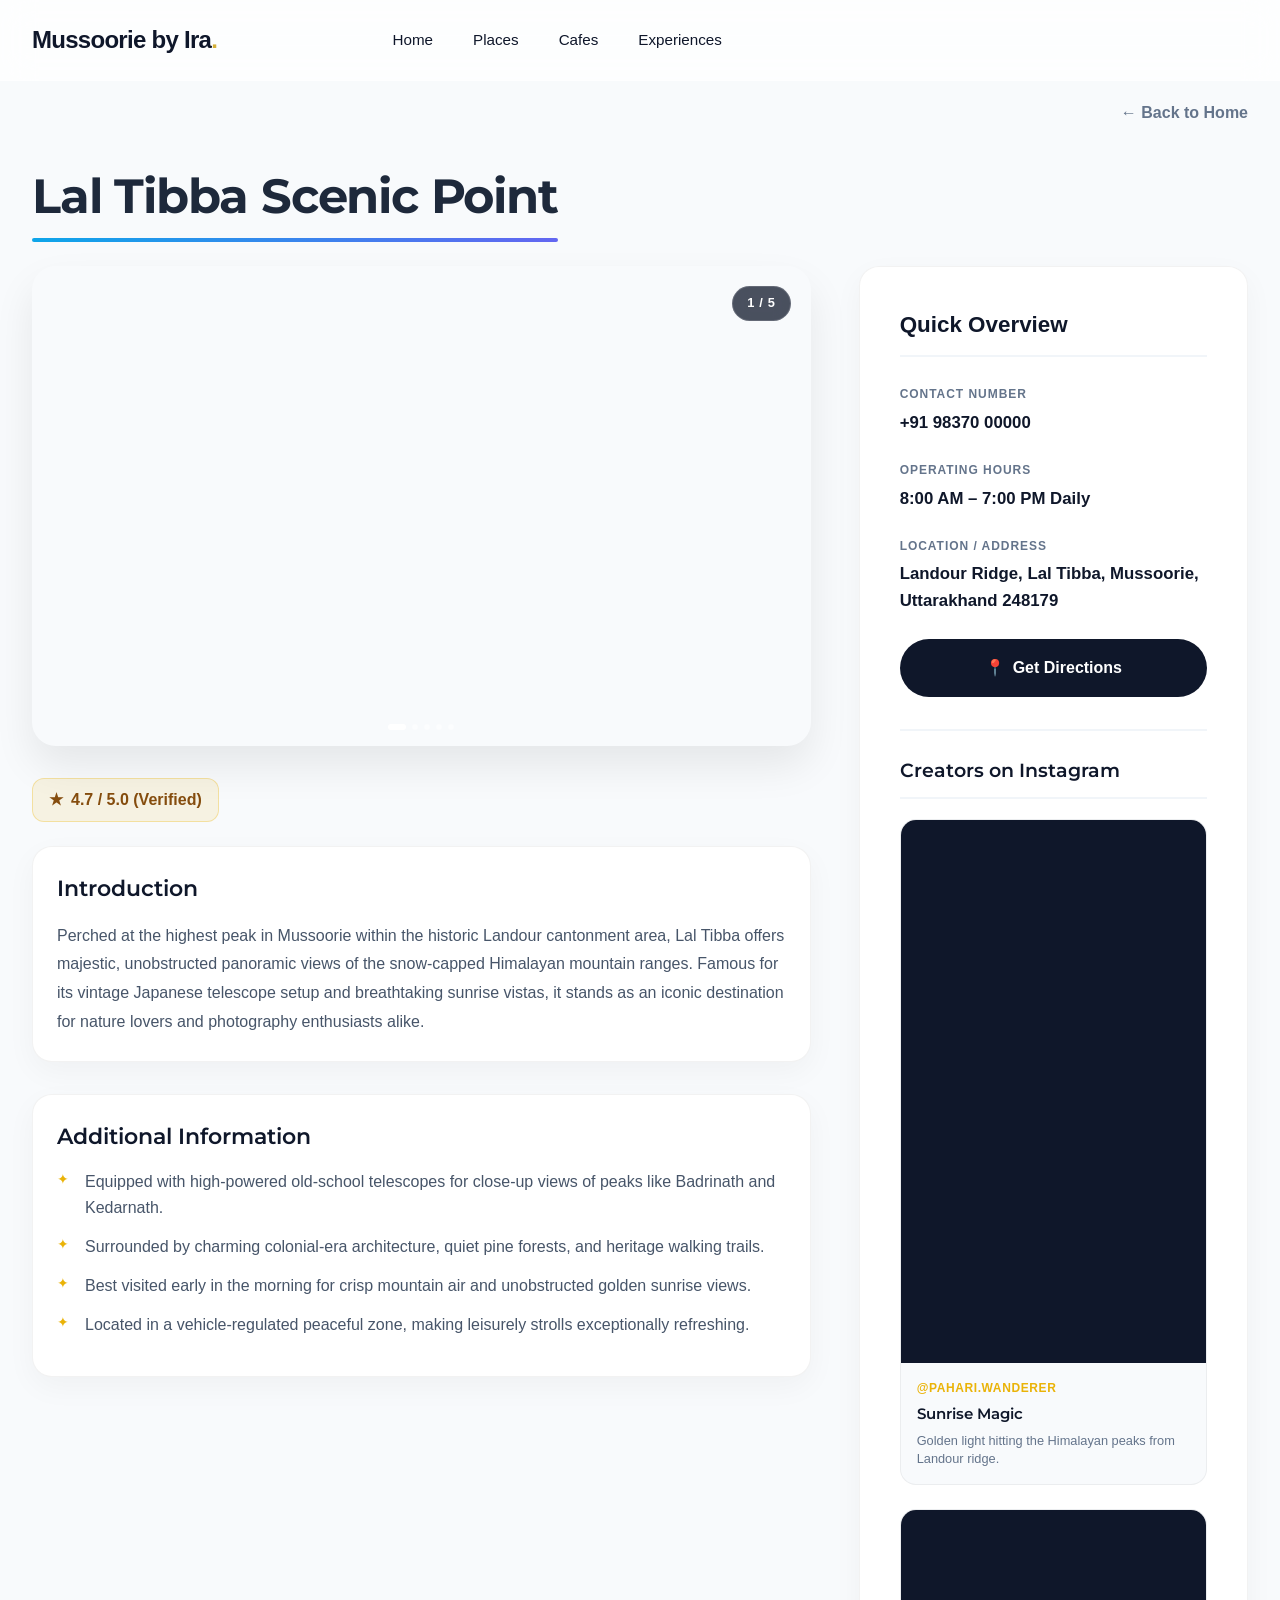
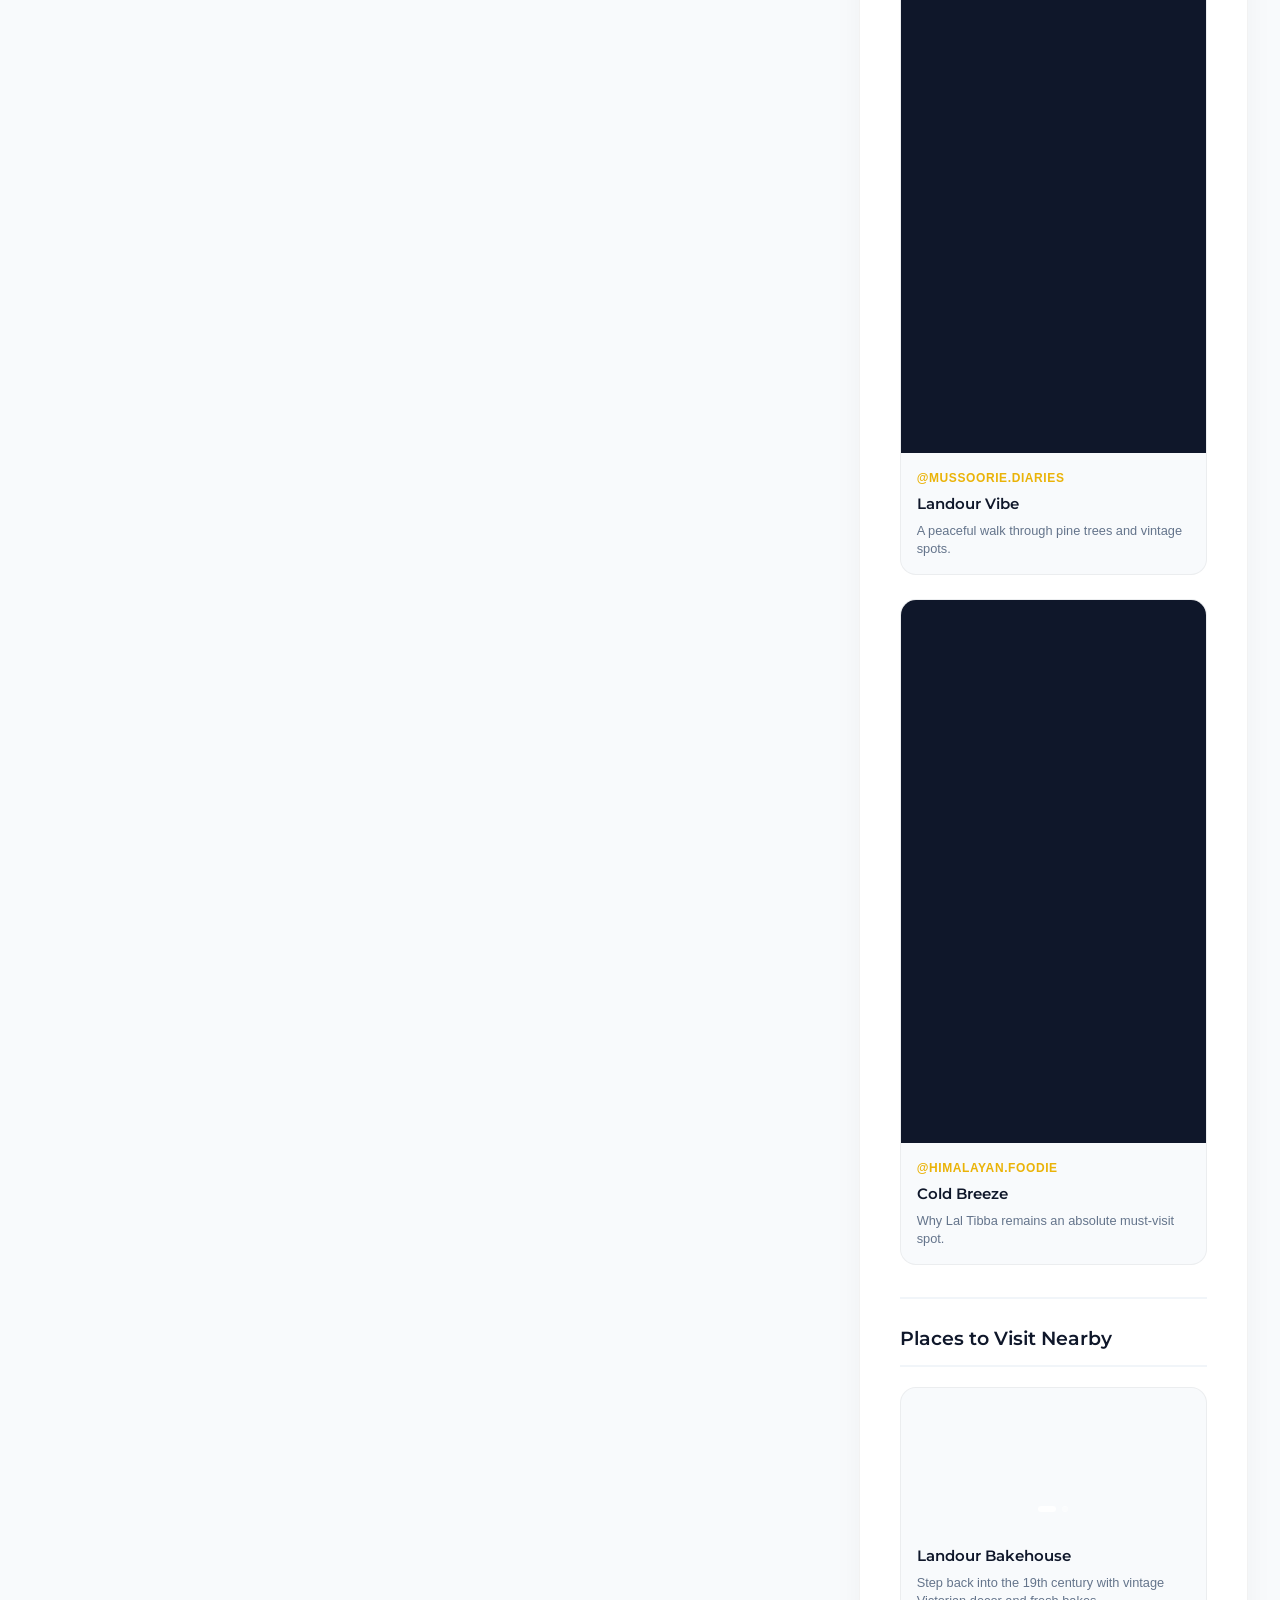
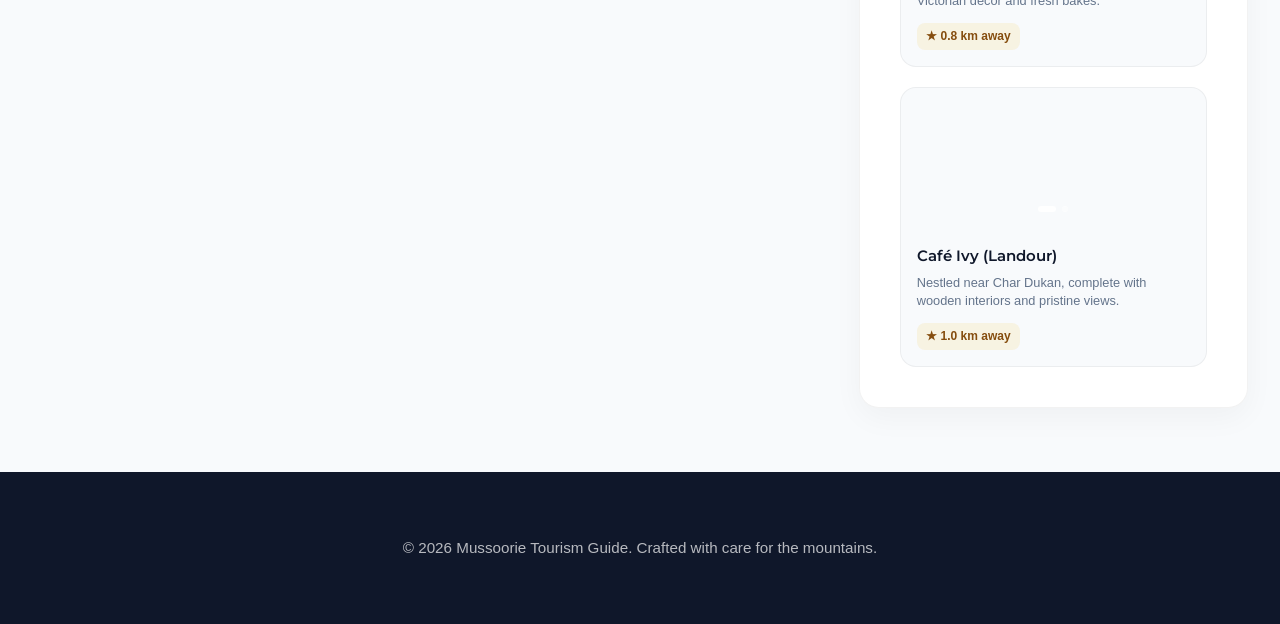
==== commit f6bbb419: "Update print statement from 'Hello' to 'Goodbye'" ====
--- a/lal-tibba.html
+++ b/lal-tibba.html
@@ -4,7 +4,7 @@
     <meta charset="UTF-8">
     <meta name="viewport" content="width=device-width, initial-scale=1.0">
     <title>Lal Tibba Scenic Point | Mussoorie Diaries</title>
-    <link rel="stylesheet" href="style.css">
+    <link rel="stylesheet" href="mbistyle.css">
     <link rel="preconnect" href="https://fonts.googleapis.com">
     <link rel="preconnect" href="https://fonts.gstatic.com" crossorigin>
     <link href="https://fonts.googleapis.com/css2?family=Caveat:wght@600;700&family=Montserrat:wght@400;500;600&display=swap" rel="stylesheet">
@@ -669,4 +669,4 @@
         });
     </script>
 </body>
-</html>+</html>
--- a/mbistyle.css
+++ b/mbistyle.css
@@ -0,0 +1,690 @@
+/* --- LUXURIOUS GLOBAL & VARIABLES --- */
+:root {
+  --transition-smooth: all 0.6s cubic-bezier(0.16, 1, 0.3, 1);
+  --transition-bounce: all 0.8s cubic-bezier(0.34, 1.56, 0.64, 1);
+  --luxury-shadow: 0 20px 40px -15px rgba(15, 23, 42, 0.15);
+  --gold-accent: #d4af37;
+  --bg-color: #f8fafc;
+  --bg-alt: #f1f5f9;
+  --text-main: #0f172a;
+  --text-muted: #475569;
+  --font-heading: 'Syne', sans-serif;
+  --font-body: 'Outfit', sans-serif;
+}
+
+*, *::before, *::after {
+  box-sizing: border-box;
+  margin: 0;
+  padding: 0;
+}
+
+html {
+  scroll-behavior: smooth;
+  font-family: var(--font-body);
+  color: var(--text-main);
+  background-color: var(--bg-color);
+}
+
+body {
+  overflow-x: hidden;
+  line-height: 1.6;
+}
+
+/* --- CUSTOM CURSOR FOLLOWER --- */
+.cursor-ring {
+  position: fixed;
+  top: 0;
+  left: 0;
+  width: 36px;
+  height: 36px;
+  border: 2px solid var(--gold-accent);
+  border-radius: 50%;
+  pointer-events: none;
+  transform: translate(-50%, -50%);
+  transition: width 0.3s ease, height 0.3s ease, background-color 0.3s ease;
+  z-index: 9999;
+  display: none;
+}
+
+@media (min-width: 968px) {
+  .cursor-ring {
+    display: block;
+  }
+}
+
+.cursor-ring.hovered {
+  width: 60px;
+  height: 60px;
+  background-color: rgba(212, 175, 55, 0.1);
+  border-color: transparent;
+}
+
+/* --- SCROLL PROGRESS BAR --- */
+.scroll-progress {
+  position: fixed;
+  top: 0;
+  left: 0;
+  height: 3px;
+  background: linear-gradient(90deg, var(--gold-accent), #ec4899);
+  width: 0%;
+  z-index: 1001;
+  transition: width 0.1s ease-out;
+}
+
+/* --- TYPOGRAPHY --- */
+h1, h2, h3, h4, h5, h6 {
+  font-family: var(--font-heading);
+  font-weight: 700;
+}
+
+a {
+  text-decoration: none;
+  color: inherit;
+}
+
+/* --- UTILITY CLASSES --- */
+.container {
+  width: 100%;
+  max-width: 1280px;
+  margin: 0 auto;
+  padding: 0 2rem;
+}
+
+.section-padding {
+  padding: 3.5rem 0;
+}
+
+.bg-alt {
+  background-color: var(--bg-alt);
+}
+
+.section-header {
+  text-align: center;
+  max-width: 600px;
+  margin: 0 auto 2.5rem auto;
+}
+
+.section-header h2 {
+  font-size: 2.75rem;
+  letter-spacing: -0.02em;
+  margin-bottom: 0.75rem;
+}
+
+.section-header p {
+  color: var(--text-muted);
+  font-size: 1.125rem;
+}
+
+/* --- LUXURIOUS GLASS NAVIGATION --- */
+.glass-nav {
+  position: fixed;
+  top: 0;
+  left: 0;
+  width: 100%;
+  z-index: 1000;
+  backdrop-filter: blur(16px);
+  -webkit-backdrop-filter: blur(16px);
+  background: rgba(255, 255, 255, 0.75);
+  border-bottom: 1px solid rgba(255, 255, 255, 0.3);
+  transition: transform 1s cubic-bezier(0.16, 1, 0.3, 1), background 0.4s ease, border-color 0.4s ease, box-shadow 0.4s ease;
+}
+
+.glass-nav.nav-hidden {
+  transform: translateY(-100%);
+}
+
+.nav-container {
+  display: flex;
+  justify-content: space-between;
+  align-items: center;
+  height: 80px;
+  max-width: 1280px;
+  margin: 0 auto;
+  padding: 0 2rem;
+}
+
+.logo {
+  font-family: var(--font-heading);
+  font-size: 1.5rem;
+  font-weight: 800;
+  letter-spacing: -0.03em;
+}
+
+.logo span {
+  color: var(--gold-accent);
+}
+
+.nav-links {
+  display: flex;
+  gap: 2.5rem;
+  align-items: center;
+}
+
+.nav-links a {
+  font-weight: 500;
+  font-size: 0.95rem;
+  color: var(--text-main);
+  position: relative;
+  transition: color 0.3s ease;
+}
+
+.nav-links a::after {
+  content: '';
+  position: absolute;
+  width: 0;
+  height: 2px;
+  bottom: -4px;
+  left: 0;
+  background-color: var(--gold-accent);
+  transition: width 0.3s cubic-bezier(0.4, 0, 0.2, 1);
+}
+
+.nav-links a:hover::after {
+  width: 100%;
+}
+
+.menu-toggle {
+  display: none;
+  background: none;
+  border: none;
+  cursor: pointer;
+  flex-direction: column;
+  gap: 6px;
+  z-index: 1001;
+}
+
+.menu-toggle span {
+  display: block;
+  width: 28px;
+  height: 2px;
+  background-color: var(--text-main);
+  transition: var(--transition-smooth);
+}
+
+/* --- EXTRAVAGANT HERO BANNER SLIDER --- */
+.hero-slider-section {
+  position: relative;
+  height: 100vh;
+  width: 100%;
+  overflow: hidden;
+  display: flex;
+  align-items: center;
+  justify-content: center;
+}
+
+.hero-slide {
+  position: absolute;
+  inset: 0;
+  background-size: cover;
+  background-position: center;
+  opacity: 0;
+  transform: scale(1.05);
+  transition: opacity 1.2s cubic-bezier(0.4, 0, 0.2, 1), transform 1.2s cubic-bezier(0.4, 0, 0.2, 1);
+  will-change: opacity, transform;
+  display: flex;
+  align-items: center;
+  justify-content: flex-start;
+  padding: 0 10%;
+}
+
+.hero-slide.active {
+  opacity: 1;
+  transform: scale(1);
+  z-index: 1;
+}
+
+.hero-content {
+  max-width: 700px;
+  color: #ffffff;
+  opacity: 0;
+  transform: translateY(30px);
+  transition: var(--transition-smooth);
+  transition-delay: 0.3s;
+  z-index: 2;
+}
+
+.hero-slide.active .hero-content {
+  opacity: 1;
+  transform: translateY(0);
+}
+
+.hero-content h1 {
+  font-size: clamp(3rem, 5vw, 5rem);
+  line-height: 1.1;
+  letter-spacing: -0.03em;
+  margin-bottom: 1.5rem;
+}
+
+.hero-content h1 em {
+  font-style: normal;
+  color: #fde047;
+}
+
+.hero-content p {
+  font-size: 1.25rem;
+  color: rgba(255, 255, 255, 0.85);
+  margin-bottom: 2.5rem;
+  font-weight: 300;
+}
+
+.btn-primary {
+  display: inline-block;
+  padding: 1rem 2.5rem;
+  background: #ffffff;
+  color: var(--text-main);
+  font-weight: 600;
+  border-radius: 50px;
+  transition: var(--transition-bounce);
+  box-shadow: 0 10px 25px rgba(0,0,0,0.2);
+}
+
+.btn-primary:hover {
+  transform: translateY(-3px) scale(1.03);
+  background: var(--gold-accent);
+  color: #ffffff;
+  box-shadow: 0 15px 30px rgba(212, 175, 55, 0.3);
+}
+
+/* Slider Pagination Dots */
+.slider-dots {
+  position: absolute;
+  bottom: 4rem;
+  left: 50%;
+  transform: translateX(-50%);
+  display: flex;
+  gap: 0.75rem;
+  z-index: 10;
+}
+
+.slider-dots .dot {
+  width: 12px;
+  height: 4px;
+  background: rgba(255, 255, 255, 0.4);
+  border-radius: 4px;
+  cursor: pointer;
+  transition: var(--transition-smooth);
+}
+
+.slider-dots .dot.active {
+  width: 32px;
+  background: #ffffff;
+}
+
+.floating-badge {
+  position: absolute;
+  background: rgba(255, 255, 255, 0.85);
+  backdrop-filter: blur(12px);
+  padding: 0.85rem 1.5rem;
+  border-radius: 16px;
+  font-weight: 600;
+  font-size: 0.95rem;
+  box-shadow: var(--luxury-shadow);
+  z-index: 10;
+  pointer-events: none;
+  border: 1px solid rgba(255, 255, 255, 0.6);
+  animation: floatBadge 4s ease-in-out infinite;
+}
+
+.card-1 {
+  bottom: 15%;
+  right: 8%;
+  animation-delay: 0s;
+}
+
+.card-2 {
+  top: 25%;
+  right: 6%;
+  animation-delay: 2s;
+}
+
+@keyframes floatBadge {
+  0%, 100% { transform: translateY(0); }
+  50% { transform: translateY(-8px); }
+}
+
+/* --- POP-STYLE TRI-MARQUEE HIGHLIGHTS --- */
+.marquee-container-wrapper {
+  overflow: hidden;
+  background: var(--text-main);
+  padding: 1.5rem 0;
+  display: flex;
+  flex-direction: column;
+  gap: 1rem;
+  margin: -2rem 0;
+  z-index: 20;
+  position: relative;
+  box-shadow: 0 25px 50px -12px rgba(0,0,0,0.25);
+}
+
+.marquee-section {
+  display: flex;
+  width: 100%;
+  overflow: hidden;
+  white-space: nowrap;
+}
+
+.marquee-pop-1 { background: #fde047; color: #0f172a; }
+.marquee-pop-2 { background: #ec4899; color: #ffffff; }
+.marquee-pop-3 { background: #84cc16; color: #0f172a; }
+
+.marquee-track {
+  display: flex;
+  gap: 4rem;
+  align-items: center;
+  min-width: max-content;
+}
+
+.marquee-ltr {
+  animation: scrollLTR 25s linear infinite;
+}
+
+.marquee-rtl {
+  animation: scrollRTL 25s linear infinite;
+}
+
+.marquee-item {
+  font-family: var(--font-heading);
+  font-size: 3rem;
+  font-weight: 800;
+  text-transform: uppercase;
+  letter-spacing: -0.02em;
+}
+
+@keyframes scrollLTR {
+  0% { transform: translateX(0); }
+  100% { transform: translateX(-50%); }
+}
+
+@keyframes scrollRTL {
+  0% { transform: translateX(-50%); }
+  100% { transform: translateX(0); }
+}
+
+/* --- GRID & CARDS SYSTEM --- */
+.grid {
+  display: grid;
+  grid-template-columns: repeat(auto-fit, minmax(360px, 1fr));
+  gap: 2.5rem;
+}
+
+.card {
+  background: #ffffff;
+  border-radius: 20px;
+  overflow: hidden;
+  transition: var(--transition-smooth);
+  box-shadow: 0 10px 30px rgba(0, 0, 0, 0.04);
+  border: 1px solid rgba(255, 255, 255, 0.8);
+  position: relative;
+  display: flex;
+  flex-direction: column;
+}
+
+.card:hover {
+  transform: translateY(-10px) scale(1.02);
+  box-shadow: var(--luxury-shadow);
+  border-color: rgba(212, 175, 55, 0.4);
+}
+
+.card-img-wrapper.multi-slider {
+  position: relative;
+  height: 280px;
+  width: 100%;
+  overflow: hidden;
+}
+
+.slide-img {
+  position: absolute;
+  inset: 0;
+  background-size: cover;
+  background-position: center;
+  opacity: 0;
+  transform: scale(1.1);
+  transition: opacity 0.8s ease-in-out, transform 1s cubic-bezier(0.16, 1, 0.3, 1);
+}
+
+.slide-img.active {
+  opacity: 1;
+  transform: scale(1);
+}
+
+.card-slider-dots {
+  position: absolute;
+  bottom: 1rem;
+  left: 50%;
+  transform: translateX(-50%);
+  display: flex;
+  gap: 6px;
+  z-index: 10;
+}
+
+.card-dot {
+  width: 6px;
+  height: 6px;
+  background: rgba(255, 255, 255, 0.5);
+  border-radius: 50%;
+  transition: var(--transition-smooth);
+  cursor: pointer;
+}
+
+.card-dot.active {
+  width: 18px;
+  border-radius: 4px;
+  background: #ffffff;
+}
+
+.card-body {
+  padding: 2rem;
+  flex-grow: 1;
+  display: flex;
+  flex-direction: column;
+  align-items: flex-start;
+  justify-content: space-between;
+}
+
+.card-body h3 {
+  font-size: 1.5rem;
+  letter-spacing: -0.02em;
+  margin-bottom: 0.75rem;
+}
+
+.card-body p {
+  color: var(--text-muted);
+  font-size: 1rem;
+  line-height: 1.5;
+}
+
+/* --- CARD CATEGORY TAGS --- */
+.card-category-tag {
+  display: inline-flex;
+  align-items: center;
+  gap: 0.35rem;
+  width: auto;
+  margin-left: auto;
+  padding: 0.35rem 0.75rem;
+  border-radius: 8px;
+  font-size: 0.75rem;
+  font-weight: 700;
+  text-transform: uppercase;
+  letter-spacing: 0.05em;
+  margin-top: 0.5rem;
+  transition: transform 0.3s ease;
+}
+
+.card-category-tag:hover {
+  transform: scale(1.05);
+}
+
+.tag-star {
+  font-size: 0.85rem;
+  order: 1;
+}
+
+.tag-text {
+  order: 2;
+}
+
+.tag-place {
+  background: rgba(59, 130, 246, 0.1);
+  color: #2563eb;
+  border: 1px solid rgba(59, 130, 246, 0.2);
+}
+
+.tag-cafe {
+  background: rgba(217, 119, 6, 0.1);
+  color: #d97706;
+  border: 1px solid rgba(217, 119, 6, 0.2);
+}
+
+.tag-experience {
+  background: rgba(16, 185, 129, 0.1);
+  color: #059669;
+  border: 1px solid rgba(16, 185, 129, 0.2);
+}
+
+/* --- SILKY SCROLL REVEAL ANIMATIONS --- */
+.reveal {
+  opacity: 0;
+  transform: translateY(40px);
+  transition: opacity 1s cubic-bezier(0.16, 1, 0.3, 1), transform 1s cubic-bezier(0.16, 1, 0.3, 1);
+  will-change: opacity, transform;
+}
+
+.reveal.active {
+  opacity: 1;
+  transform: translateY(0);
+}
+
+.grid .card:nth-child(1) { transition-delay: 0.1s; }
+.grid .card:nth-child(2) { transition-delay: 0.2s; }
+.grid .card:nth-child(3) { transition-delay: 0.3s; }
+
+/* --- HELPER TOAST NOTIFICATION UI --- */
+.toast-notification {
+  position: fixed;
+  bottom: 2rem;
+  left: 2rem;
+  background: rgba(15, 23, 42, 0.95);
+  backdrop-filter: blur(12px);
+  color: #ffffff;
+  padding: 1rem 1.5rem;
+  border-radius: 12px;
+  box-shadow: 0 10px 25px rgba(0,0,0,0.3);
+  z-index: 1002;
+  display: flex;
+  align-items: center;
+  gap: 0.75rem;
+  font-size: 0.9rem;
+  border-left: 4px solid var(--gold-accent);
+  transform: translateY(120%);
+  opacity: 0;
+  transition: transform 0.5s cubic-bezier(0.16, 1, 0.3, 1), opacity 0.5s ease;
+}
+
+.toast-notification.show {
+  transform: translateY(0);
+  opacity: 1;
+}
+
+/* --- BACK TO TOP BUTTON UI --- */
+.back-to-top {
+  position: fixed;
+  bottom: 2rem;
+  right: 2rem;
+  width: 48px;
+  height: 48px;
+  background: var(--text-main);
+  color: #ffffff;
+  border-radius: 50%;
+  display: flex;
+  align-items: center;
+  justify-content: center;
+  box-shadow: var(--luxury-shadow);
+  cursor: pointer;
+  z-index: 1000;
+  opacity: 0;
+  visibility: hidden;
+  transform: translateY(20px);
+  transition: var(--transition-smooth);
+}
+
+.back-to-top.show {
+  opacity: 1;
+  visibility: visible;
+  transform: translateY(0);
+}
+
+.back-to-top:hover {
+  background: var(--gold-accent);
+  transform: translateY(-4px);
+}
+
+/* --- FOOTER --- */
+footer {
+  background: #0f172a;
+  color: rgba(255, 255, 255, 0.7);
+  padding: 4rem 0;
+  text-align: center;
+  font-size: 0.95rem;
+}
+
+/* --- RESPONSIVE DESIGN --- */
+@media (max-width: 968px) {
+  .nav-links {
+    position: fixed;
+    top: 0;
+    right: -100%;
+    width: 100%;
+    height: 100vh;
+    background: rgba(255, 255, 255, 0.98);
+    backdrop-filter: blur(20px);
+    flex-direction: column;
+    justify-content: center;
+    align-items: center;
+    transition: right 0.5s cubic-bezier(0.16, 1, 0.3, 1);
+    z-index: 1000;
+    border-bottom: #059669 1px solid;
+  }
+
+  .nav-links.active {
+    right: 0;
+  }
+
+  .nav-links a {
+    font-size: 1.5rem;
+    border-bottom: #059669 1px solid;
+  }
+
+  .menu-toggle {
+    display: flex;
+  }
+
+  .menu-toggle.active span:nth-child(1) {
+    transform: translateY(8px) rotate(45deg);
+  }
+
+  .menu-toggle.active span:nth-child(2) {
+    opacity: 0;
+  }
+
+  .menu-toggle.active span:nth-child(3) {
+    transform: translateY(-8px) rotate(-45deg);
+  }
+
+  .floating-badge {
+    display: none;
+  }
+}
+
+@media (max-width: 640px) {
+  .grid {
+    grid-template-columns: 1fr;
+  }
+
+  .section-header h2 {
+    font-size: 2.25rem;
+  }
+
+  .hero-slide {
+    padding: 0 5%;
+  }
+}
